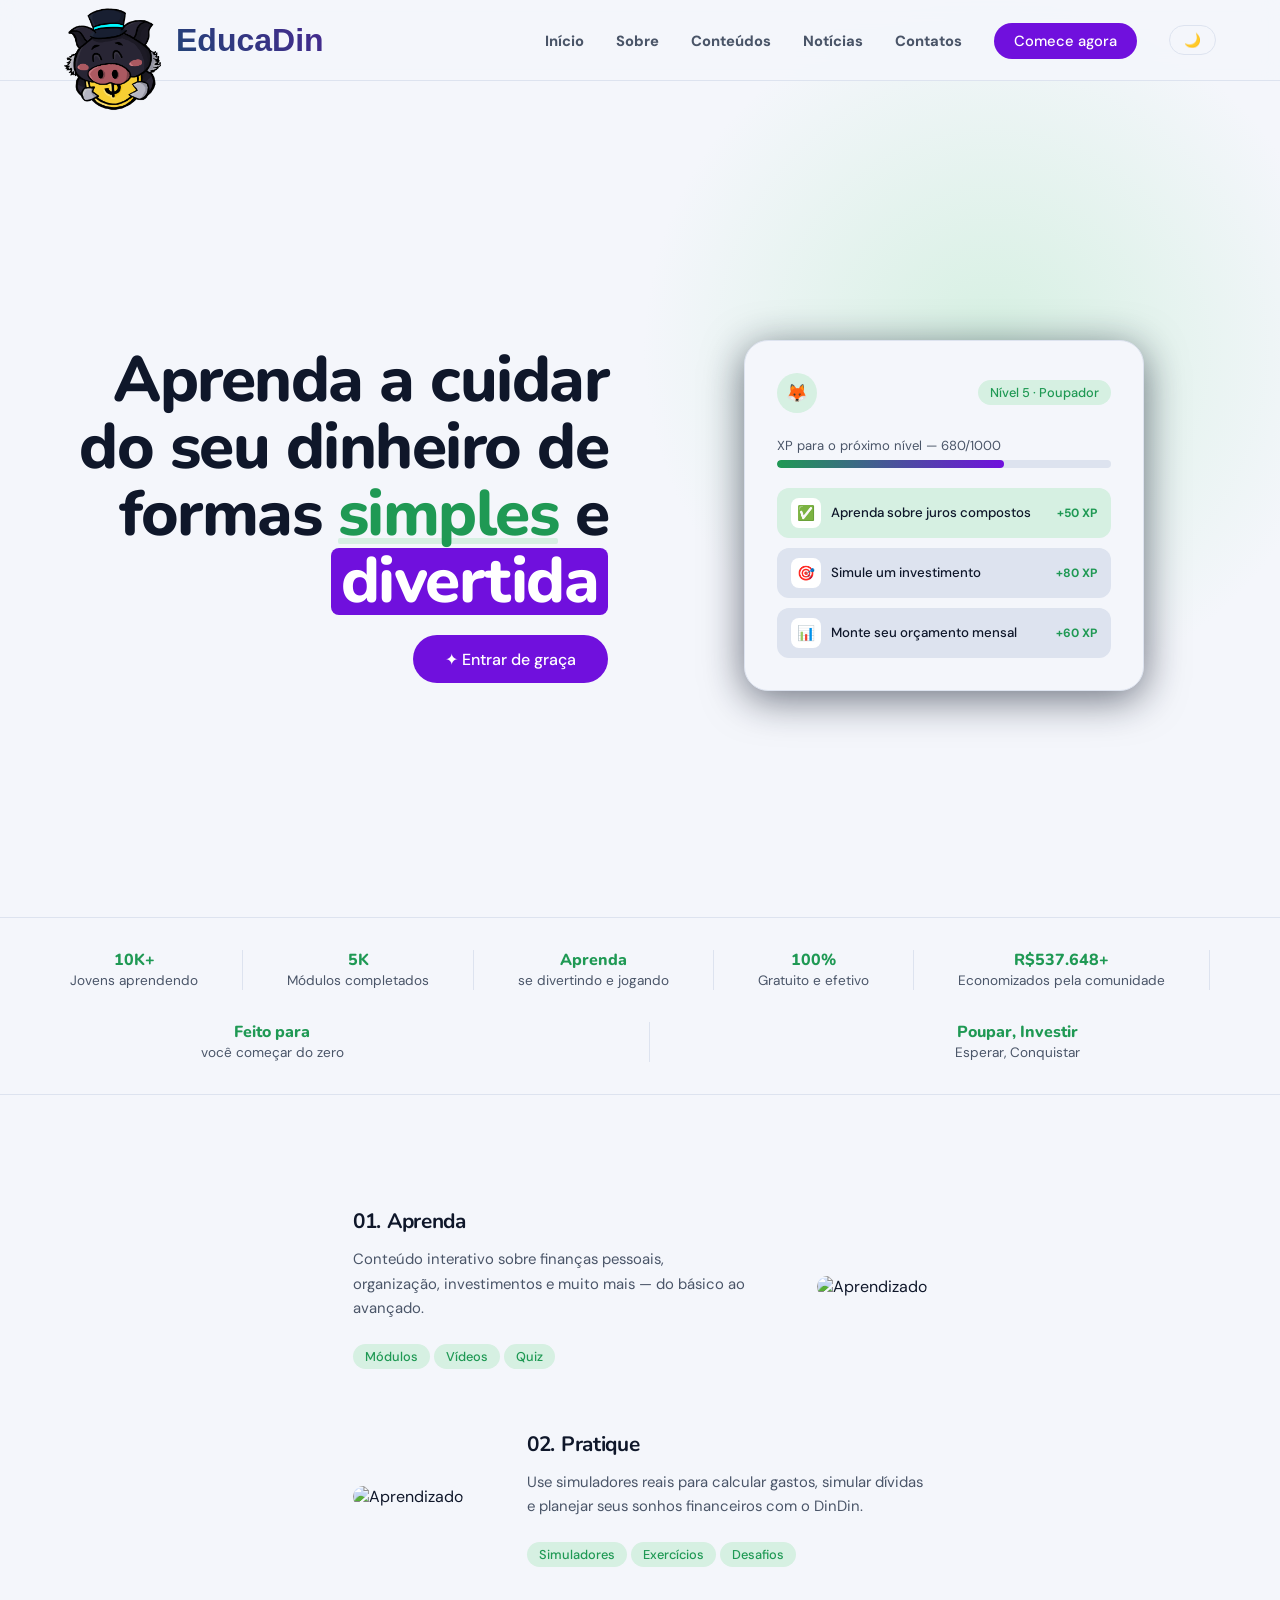
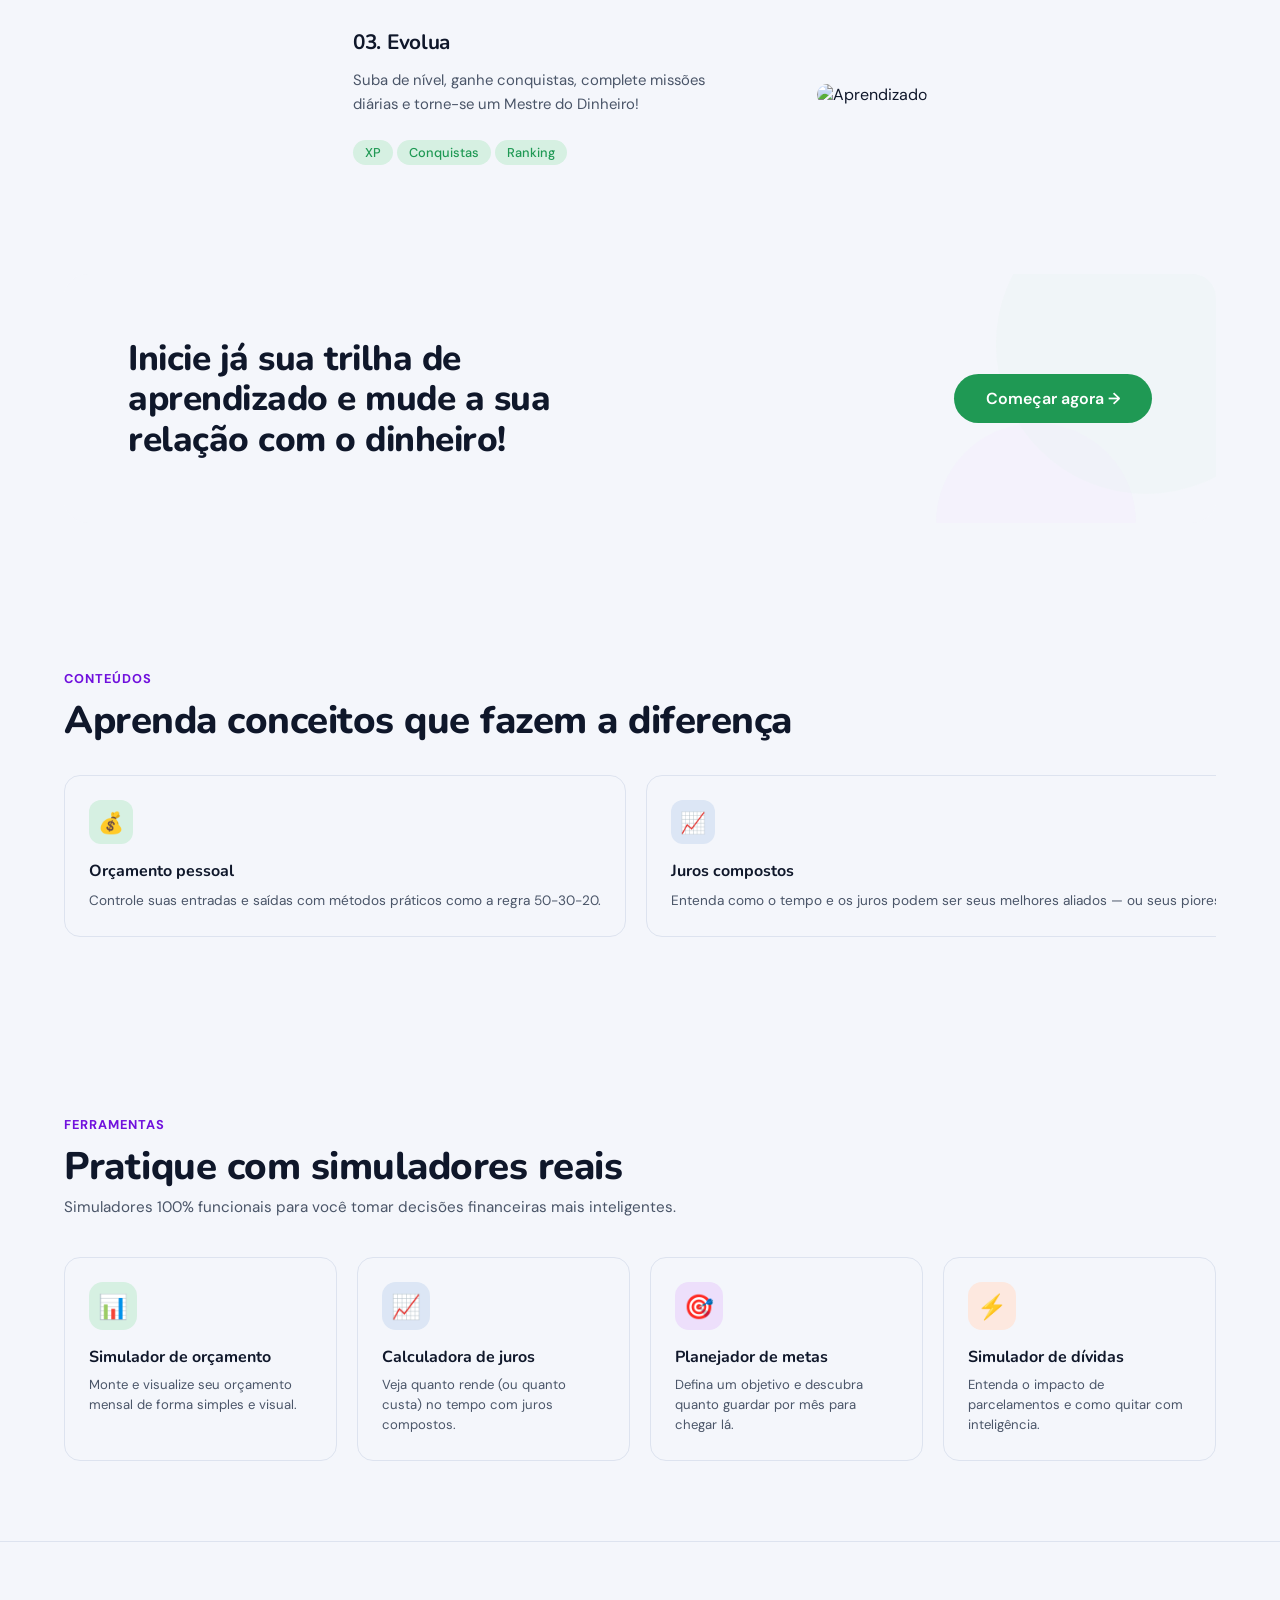
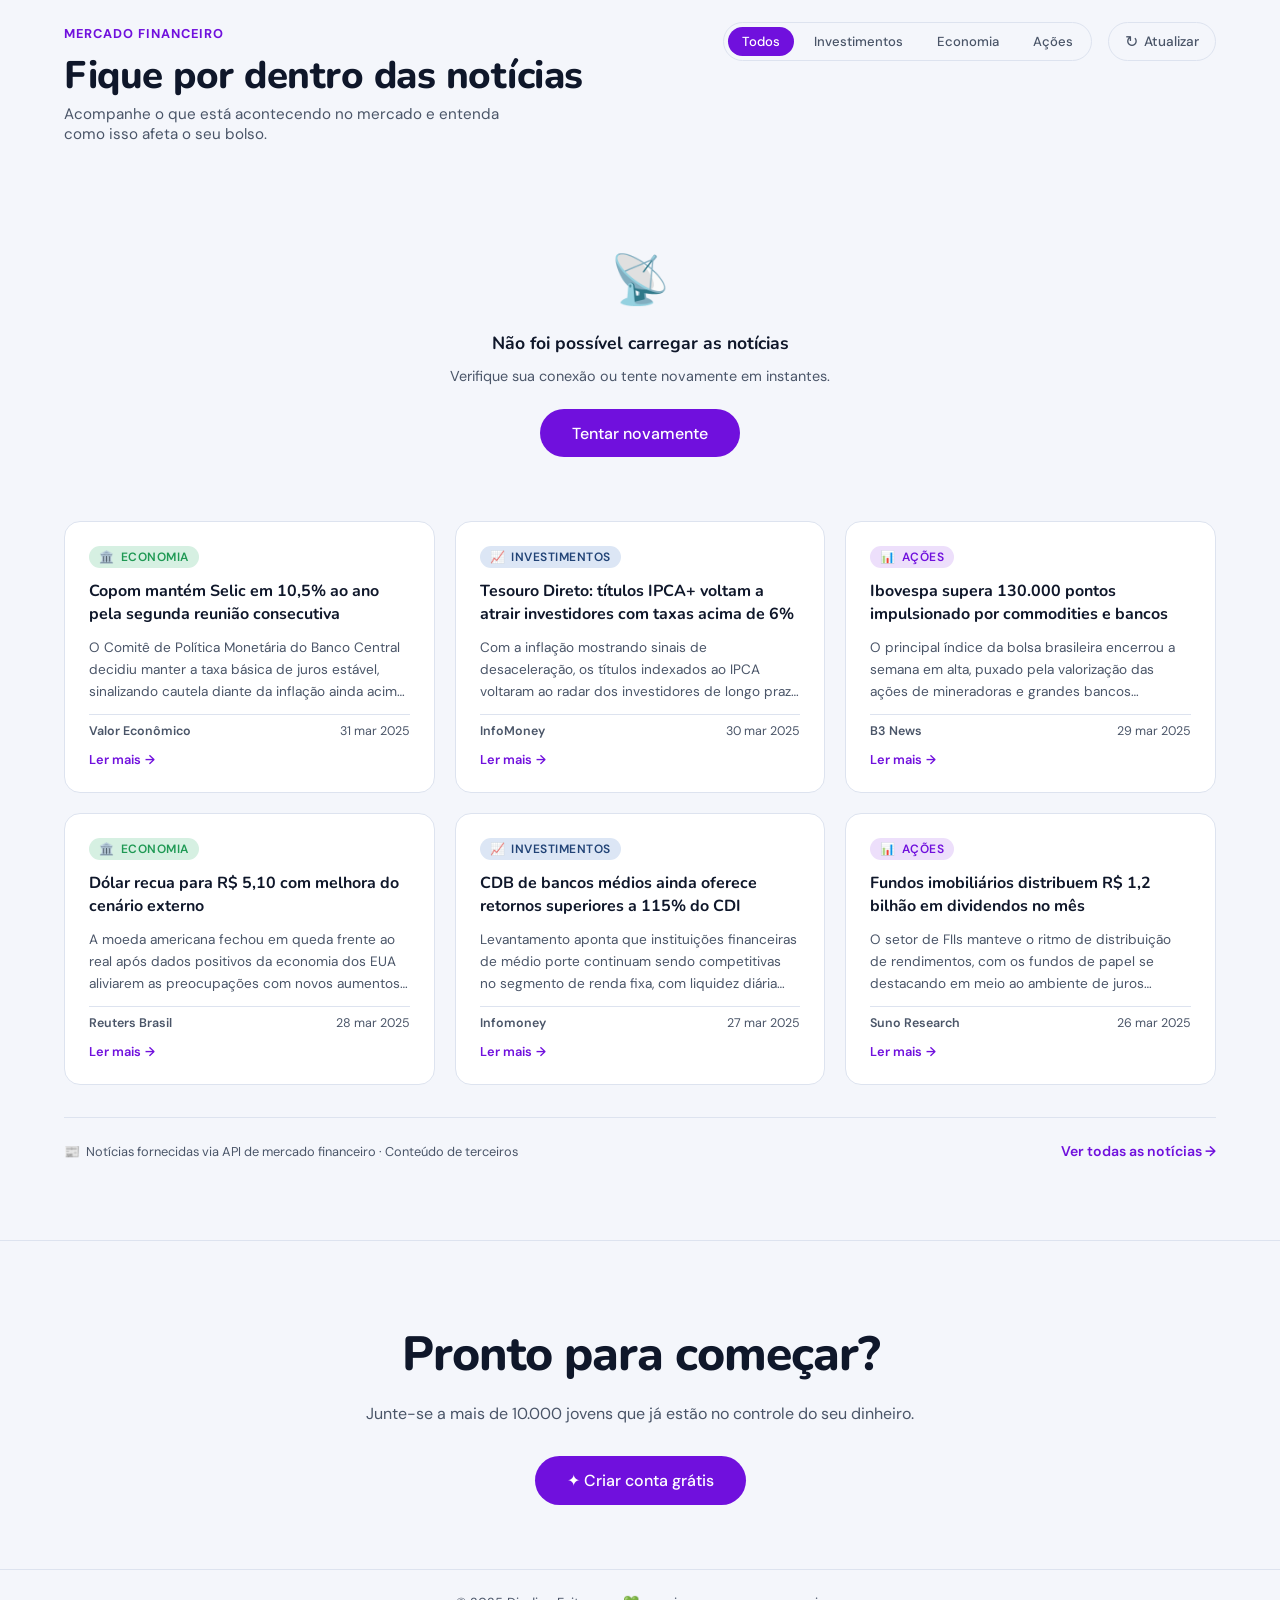
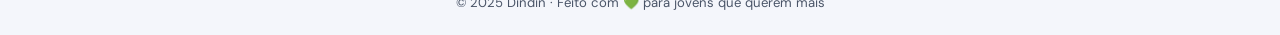
==== index.html @ 257aa91f "subindo app" ====
<!doctype html>
<html lang="pt-br" data-theme="dark">
  <head>
    <meta charset="UTF-8" />
    <meta name="viewport" content="width=device-width, initial-scale=1.0" />
    <title>Home - EducaDin</title>
    <link href="https://fonts.googleapis.com/css2?family=Nunito:wght@400;700;800;900&family=DM+Sans:ital,wght@0,300;0,400;0,500;1,400&display=swap" rel="stylesheet">
    <link rel="stylesheet" href="style.css">
  </head>
  <body>

    <header>
      <nav>
        <div class="nav-brand">
            <img src="assets/Logo.png" alt="Dindin logo" class="nav-logo">
            <span class="nav-title">EducaDin</span>
        </div>
        
        <ul>
          <li><a href="#inicio">Início</a></li>
          <li><a href="#sobre">Sobre</a></li>
          <li><a href="#conteudos">Conteúdos</a></li>
          <li><a href="#noticias">Notícias</a></li>
          <li><a href="#contatos">Contatos</a></li>
          <li><a href="#comeceagora" class="nav-cta">Comece agora</a></li>
          <!-- Botão de tema -->
          <li>
            <button class="theme-toggle" id="themeToggle" aria-label="Alternar tema">
              <span class="theme-toggle__icon theme-toggle__icon--sun">☀️</span>
              <span class="theme-toggle__icon theme-toggle__icon--moon">🌙</span>
            </button>
          </li>
        </ul>
      </nav>
    </header>

    <!-- HERO -->
    <section id="inicio" class="hero">
      <div class="hero-content">
        <h1>
          Aprenda a cuidar do seu dinheiro de formas
          <span class="highlight"> simples</span> e
          <span class="highlight-fun"> divertida</span>
        </h1>
        <div class="hero-actions">
          <a href="#comeceagora" class="btn-primary">✦ Entrar de graça</a>
        </div>
      </div>

      <div class="hero-image">
        <div class="hero-card-mock">
          <div class="mock-header">
            <div class="mock-avatar">🦊</div>
            <div class="mock-level">Nível 5 · Poupador</div>
          </div>
          <div class="mock-progress-label">XP para o próximo nível — 680/1000</div>
          <div class="mock-bar"><div class="mock-bar-fill"></div></div>
          <div class="mock-missions">
            <div class="mock-mission done">
              <div class="mock-mission-icon">✅</div>
              <span class="mock-mission-text">Aprenda sobre juros compostos</span>
              <span class="mock-mission-xp">+50 XP</span>
            </div>
            <div class="mock-mission">
              <div class="mock-mission-icon">🎯</div>
              <span class="mock-mission-text">Simule um investimento</span>
              <span class="mock-mission-xp">+80 XP</span>
            </div>
            <div class="mock-mission">
              <div class="mock-mission-icon">📊</div>
              <span class="mock-mission-text">Monte seu orçamento mensal</span>
              <span class="mock-mission-xp">+60 XP</span>
            </div>
          </div>
        </div>
      </div>
    </section>

    <!-- STATS -->
    <div class="stats-bar">
      <div class="stats-inner">
        <div class="stat-item">
          <div class="stat-number">10K+</div>
          <div class="stat-label">Jovens aprendendo</div>
        </div>
        <div class="stat-divider"></div>
        <div class="stat-item">
          <div class="stat-number">5K</div>
          <div class="stat-label">Módulos completados</div>
        </div>
        <div class="stat-divider"></div>
        <div class="stat-item">
          <div class="stat-number">Aprenda</div>
          <div class="stat-label">se divertindo e jogando</div>
        </div>
        <div class="stat-divider"></div>
        <div class="stat-item">
          <div class="stat-number">100%</div>
          <div class="stat-label">Gratuito e efetivo</div>
        </div>
        <div class="stat-divider"></div>
        <div class="stat-item">
          <div class="stat-number">R$537.648+</div>
          <div class="stat-label">Economizados pela comunidade</div>
        </div>
        <div class="stat-divider"></div>
        <div class="stat-item">
          <div class="stat-number">Feito para</div>
          <div class="stat-label">você começar do zero</div>
        </div>
        <div class="stat-divider"></div>
        <div class="stat-item">
          <div class="stat-number">Poupar, Investir</div>
          <div class="stat-label">Esperar, Conquistar</div>
        </div>
      </div>
    </div>

    <!-- COMO FUNCIONA -->
    <section class="how-it-works">
      <div class="step-container step">
        <div class="step-content">
          <h2 class="step-title">01. Aprenda</h2>
          <p class="step-text">Conteúdo interativo sobre finanças pessoais, organização, investimentos e muito mais — do básico ao avançado.</p>
          <div class="tags">
            <span class="tag">Módulos</span>
            <span class="tag">Vídeos</span>
            <span class="tag">Quiz</span>
          </div>
        </div>
        <div class="step-img">
          <img src="https://picsum.photos/id/400/400/200" alt="Aprendizado" />
        </div>
      </div>

      <div class="step-container step">
        <div class="step-img">
          <img src="https://picsum.photos/id/400/400/200" alt="Aprendizado" />
        </div>
        <div class="step-content">
          <h2 class="step-title">02. Pratique</h2>
          <p class="step-text">Use simuladores reais para calcular gastos, simular dívidas e planejar seus sonhos financeiros com o DinDin.</p>
          <div class="tags">
            <span class="tag">Simuladores</span>
            <span class="tag">Exercícios</span>
            <span class="tag">Desafios</span>
          </div>
        </div>
      </div>

      <div class="step-container step">
        <div class="step-content">
          <h2 class="step-title">03. Evolua</h2>
          <p class="step-text">Suba de nível, ganhe conquistas, complete missões diárias e torne-se um Mestre do Dinheiro!</p>
          <div class="tags">
            <span class="tag">XP</span>
            <span class="tag">Conquistas</span>
            <span class="tag">Ranking</span>
          </div>
        </div>
        <div class="step-img">
          <img src="https://picsum.photos/id/400/400/200" alt="Aprendizado" />
        </div>
      </div>
    </section>

    <!-- CTA BANNER -->
    <div class="cta-banner">
      <h3>Inicie já sua trilha de aprendizado e mude a sua relação com o dinheiro!</h3>
      <a href="#comeceagora" class="btn-white">Começar agora →</a>
    </div>

    <!-- CONCEITOS -->
    <section id="conteudos" class="concepts-section">
      <span class="section-label">Conteúdos</span>
      <h2 class="section-title">Aprenda conceitos que fazem a diferença</h2>
      <div class="tips-grid">
        <div class="tip-card">
          <div class="tip-icon tip-icon--green">💰</div>
          <h3>Orçamento pessoal</h3>
          <p>Controle suas entradas e saídas com métodos práticos como a regra 50-30-20.</p>
        </div>
        <div class="tip-card">
          <div class="tip-icon tip-icon--blue">📈</div>
          <h3>Juros compostos</h3>
          <p>Entenda como o tempo e os juros podem ser seus melhores aliados — ou seus piores inimigos.</p>
        </div>
        <div class="tip-card">
          <div class="tip-icon tip-icon--purple">🛡️</div>
          <h3>Reserva de emergência</h3>
          <p>Aprenda a se proteger de imprevistos sem comprometer seus objetivos de longo prazo.</p>
        </div>
        <div class="tip-card">
          <div class="tip-icon tip-icon--violet">🏦</div>
          <h3>Como investir</h3>
          <p>Tesouro, CDB, ações e fundos: descubra qual caminho é certo para o seu perfil.</p>
        </div>
        <div class="tip-card">
          <div class="tip-icon tip-icon--orange">💳</div>
          <h3>Crédito e dívidas</h3>
          <p>Saiba usar o cartão com inteligência e entenda quando o crédito ajuda ou atrapalha.</p>
        </div>
      </div>
    </section>

    <!-- SIMULADORES -->
    <section class="simulators-section">
      <span class="section-label">Ferramentas</span>
      <h2 class="section-title">Pratique com simuladores reais</h2>
      <small>Simuladores 100% funcionais para você tomar decisões financeiras mais inteligentes.</small>
      <div class="sim-grid">
        <a href="#" class="sim-card">
          <div class="sim-icon sim-icon--green">📊</div>
          <h3>Simulador de orçamento</h3>
          <p>Monte e visualize seu orçamento mensal de forma simples e visual.</p>
        </a>
        <a href="#" class="sim-card">
          <div class="sim-icon sim-icon--blue">📈</div>
          <h3>Calculadora de juros</h3>
          <p>Veja quanto rende (ou quanto custa) no tempo com juros compostos.</p>
        </a>
        <a href="#" class="sim-card">
          <div class="sim-icon sim-icon--violet">🎯</div>
          <h3>Planejador de metas</h3>
          <p>Defina um objetivo e descubra quanto guardar por mês para chegar lá.</p>
        </a>
        <a href="#" class="sim-card">
          <div class="sim-icon sim-icon--orange">⚡</div>
          <h3>Simulador de dívidas</h3>
          <p>Entenda o impacto de parcelamentos e como quitar com inteligência.</p>
        </a>
      </div>
    </section>

    <!-- ==================== NOTÍCIAS DO MERCADO ==================== -->
    <section id="noticias" class="news-section">
      <div class="news-header">
        <div>
          <span class="section-label">Mercado financeiro</span>
          <h2 class="section-title">Fique por dentro das notícias</h2>
          <p class="news-subtitle">Acompanhe o que está acontecendo no mercado e entenda como isso afeta o seu bolso.</p>
        </div>
        <div class="news-controls">
          <div class="news-filter-tabs" id="newsFilterTabs">
            <button class="news-filter-btn active" data-filter="todos">Todos</button>
            <button class="news-filter-btn" data-filter="investimentos">Investimentos</button>
            <button class="news-filter-btn" data-filter="economia">Economia</button>
            <button class="news-filter-btn" data-filter="acoes">Ações</button>
          </div>
          <button class="news-refresh-btn" id="newsRefreshBtn" aria-label="Atualizar notícias">
            <span class="news-refresh-icon">↻</span>
            Atualizar
          </button>
        </div>
      </div>

      <!-- Estado de carregamento -->
      <div class="news-loading" id="newsLoading" aria-live="polite">
        <div class="news-skeleton-grid">
          <div class="news-skeleton-card">
            <div class="skeleton skeleton--tag"></div>
            <div class="skeleton skeleton--title"></div>
            <div class="skeleton skeleton--title skeleton--title-short"></div>
            <div class="skeleton skeleton--text"></div>
            <div class="skeleton skeleton--text"></div>
            <div class="skeleton skeleton--meta"></div>
          </div>
          <div class="news-skeleton-card">
            <div class="skeleton skeleton--tag"></div>
            <div class="skeleton skeleton--title"></div>
            <div class="skeleton skeleton--title skeleton--title-short"></div>
            <div class="skeleton skeleton--text"></div>
            <div class="skeleton skeleton--text"></div>
            <div class="skeleton skeleton--meta"></div>
          </div>
          <div class="news-skeleton-card">
            <div class="skeleton skeleton--tag"></div>
            <div class="skeleton skeleton--title"></div>
            <div class="skeleton skeleton--title skeleton--title-short"></div>
            <div class="skeleton skeleton--text"></div>
            <div class="skeleton skeleton--text"></div>
            <div class="skeleton skeleton--meta"></div>
          </div>
        </div>
      </div>

      <!-- Estado de erro -->
      <div class="news-error" id="newsError" hidden>
        <div class="news-error__icon">📡</div>
        <p class="news-error__title">Não foi possível carregar as notícias</p>
        <p class="news-error__desc">Verifique sua conexão ou tente novamente em instantes.</p>
        <button class="btn-primary" id="newsRetryBtn">Tentar novamente</button>
      </div>

      <!-- Grid de notícias -->
      <div class="news-grid" id="newsGrid" hidden>
        <!-- Preenchido dinamicamente pelo main.js -->
      </div>

      <div class="news-footer">
        <p class="news-disclaimer">
          <span>📰</span>
          Notícias fornecidas via API de mercado financeiro · Conteúdo de terceiros
        </p>
        <a href="#" class="news-ver-mais">Ver todas as notícias →</a>
      </div>
    </section>
    <!-- ==================== FIM NOTÍCIAS ==================== -->

    <!-- FOOTER CTA -->
    <section id="comeceagora" class="footer-cta">
      <h2>Pronto para começar?</h2>
      <p>Junte-se a mais de 10.000 jovens que já estão no controle do seu dinheiro.</p>
      <a href="#" class="btn-primary btn-primary--inline">✦ Criar conta grátis</a>
    </section>

    <footer id="contatos">
      <p>© 2025 Dindin · Feito com 💚 para jovens que querem mais</p>
    </footer>

    <script src="main.js"></script>
  </body>
</html>
---- style.css ----
*,
*::before,
*::after {
  box-sizing: border-box;
  margin: 0;
  padding: 0;
}

/* ============================================================
   TOKENS DE TEMA — dark (padrão)
   ============================================================ */
:root,
[data-theme="dark"] {
  --navy: #020817;
  --green: #33c26f;
  --green-dark: #249657;
  --green-light: #143524;

  --blue: #4d7edb;
  --blue-light: #16233f;

  --purple: #7b5ce6;
  --purple-light: #241a45;

  --violet: #9d4dff;
  --violet-dark: #7b2fe0;
  --violet-light: #2a1745;

  --orange: #ff7a45;
  --orange-light: #3d2016;

  --white: #f8fafc;

  --gray-50: #0f172a;
  --gray-100: #1e293b;
  --gray-300: #475569;

  --text: #f8fafc;
  --text-muted: #94a3b8;
  --bg: #020817;

  --radius: 16px;
  --radius-sm: 8px;

  /* Notícias */
  --news-card-bg: #0f172a;
  --news-card-border: #1e293b;
  --news-skeleton-base: #1e293b;
  --news-skeleton-shine: #263248;
}

/* ============================================================
   TOKENS DE TEMA — light
   ============================================================ */
[data-theme="light"] {
  --navy: #0f172a;
  --green: #1f9954;
  --green-dark: #177a43;
  --green-light: #d6f0e2;

  --blue: #214376;
  --blue-light: #dce6f5;

  --purple: #472990;
  --purple-light: #ece8fb;

  --violet: #7010dd;
  --violet-dark: #5a0ab2;
  --violet-light: #eddffb;

  --orange: #f56128;
  --orange-light: #fde8df;

  --white: #ffffff;

  --gray-50: #f4f6fb;
  --gray-100: #dde3ef;
  --gray-300: #a0aabf;

  --text: #0f172a;
  --text-muted: #4a5568;
  --bg: #f4f6fb;

  --radius: 16px;
  --radius-sm: 8px;

  /* Notícias */
  --news-card-bg: #ffffff;
  --news-card-border: #dde3ef;
  --news-skeleton-base: #e8edf5;
  --news-skeleton-shine: #f0f4fb;
}

/* ============================================================
   TRANSIÇÃO SUAVE AO TROCAR TEMA
   ============================================================ */
body,
header,
.hero-card-mock,
.tip-card,
.sim-card,
.cta-banner,
.news-card,
.stats-bar {
  transition:
    background-color 0.3s ease,
    border-color 0.3s ease,
    color 0.3s ease;
}

/* ============================================================
   BASE
   ============================================================ */
html {
  scroll-behavior: smooth;
}

body {
  font-family: "DM Sans", sans-serif;
  background: var(--bg);
  color: var(--text);
  overflow-x: hidden;
}

/* ============================================================
   HEADER / NAV
   ============================================================ */
header {
  position: sticky;
  top: 0;
  z-index: 100;
  background: color-mix(in srgb, var(--bg), transparent 8%);
  backdrop-filter: blur(12px);
  border-bottom: 1px solid var(--gray-100);
  padding: 0 5vw;
}

.nav-logo {
  width: 100px;
  padding-top: 40px;
}

.nav-brand {
  display: flex;
  align-items: center;
  gap: 12px;
}

.nav-title {
  font-family: "Poppins", sans-serif;
  font-size: 2rem;
  font-weight: 800;
  background: linear-gradient(45deg, var(--blue), var(--purple));
  -webkit-background-clip: text;
  -webkit-text-fill-color: transparent;
}

nav {
  display: flex;
  align-items: center;
  justify-content: space-between;
  height: 80px;
}

nav ul {
  list-style: none;
  display: flex;
  align-items: center;
  gap: 2rem;
}

nav a {
  text-decoration: none;
  font-size: 0.92rem;
  font-weight: 800;
  color: var(--text-muted);
  transition: color 0.2s;
}

nav a:hover {
  color: var(--text);
}

.nav-cta {
  background: var(--violet) !important;
  color: var(--white) !important;
  padding: 0.5rem 1.25rem;
  border-radius: 100px;
  font-weight: 500;
  transition: background-color 0.5s ease;
}

.nav-cta:hover {
  background-color: var(--violet-dark) !important;
}

/* ============================================================
   BOTÃO DE TEMA (toggle)
   ============================================================ */
.theme-toggle {
  background: var(--gray-50);
  border: 1.5px solid var(--gray-100);
  border-radius: 100px;
  padding: 6px 14px;
  cursor: pointer;
  display: flex;
  align-items: center;
  gap: 6px;
  font-size: 0.85rem;
  color: var(--text-muted);
  transition:
    background 0.2s,
    border-color 0.2s,
    color 0.2s;
  white-space: nowrap;
}

.theme-toggle:hover {
  border-color: var(--gray-300);
  color: var(--text);
}

/* Mostra ícone correto conforme o tema ativo */
[data-theme="dark"] .theme-toggle__icon--moon { display: none; }
[data-theme="dark"] .theme-toggle__icon--sun  { display: inline; }
[data-theme="light"] .theme-toggle__icon--sun  { display: none; }
[data-theme="light"] .theme-toggle__icon--moon { display: inline; }

/* ============================================================
   HERO
   ============================================================ */
.hero {
  min-height: calc(100vh - 64px);
  padding: 6rem 5vw 4rem;
  display: grid;
  grid-template-columns: 1fr 1fr;
  align-items: center;
  gap: 4rem;
  position: relative;
}

.hero::before {
  content: "";
  position: absolute;
  top: -10%;
  right: -5%;
  width: 55vw;
  height: 55vw;
  background: radial-gradient(circle, var(--green-light) 0%, transparent 70%);
  border-radius: 50%;
  z-index: 0;
}

.hero-content {
  position: relative;
  z-index: 1;
}

.hero-badge {
  display: inline-flex;
  align-items: center;
  gap: 8px;
  background: var(--orange-light);
  color: var(--orange);
  border: 1px solid var(--orange);
  border-radius: 100px;
  padding: 6px 16px;
  font-size: 0.83rem;
  font-weight: 500;
  margin-bottom: 1.5rem;
}

.badge-dot {
  width: 7px;
  height: 7px;
  background: var(--orange);
  border-radius: 50%;
  animation: pulse 2s infinite;
}

@keyframes pulse {
  0%, 100% { opacity: 1; transform: scale(1); }
  50% { opacity: 0.5; transform: scale(1.4); }
}

.hero h1 {
  font-family: "Nunito", sans-serif;
  font-size: clamp(2.6rem, 5vw, 4rem);
  font-weight: 800;
  line-height: 1.05;
  letter-spacing: -1.5px;
  margin-bottom: 1.25rem;
  text-align: right;
}

.hero h1 .highlight {
  color: var(--green);
  position: relative;
  display: inline-block;
}

.hero h1 .highlight::after {
  content: "";
  position: absolute;
  bottom: 4px;
  left: 0;
  width: 100%;
  height: 6px;
  background: var(--green-light);
  z-index: -1;
  border-radius: 2px;
}

.hero h1 .highlight-fun {
  background: var(--violet);
  color: var(--white);
  border-radius: 8px;
  padding: 0 10px;
  display: inline-block;
}

.hero p {
  font-size: 1.1rem;
  color: var(--text-muted);
  line-height: 1.7;
  max-width: 440px;
  margin-bottom: 2rem;
}

.hero-actions {
  display: flex;
  align-items: center;
  justify-content: end;
  gap: 1rem;
  flex-wrap: wrap;
}

/* ============================================================
   BUTTONS
   ============================================================ */
.btn-primary {
  display: inline-flex;
  align-items: center;
  gap: 8px;
  background: var(--violet);
  color: var(--white);
  border: none;
  border-radius: 100px;
  padding: 0.85rem 2rem;
  font-family: "DM Sans", sans-serif;
  font-size: 1rem;
  font-weight: 500;
  cursor: pointer;
  text-decoration: none;
  transition: background 0.2s, transform 0.15s;
}

.btn-primary:hover {
  background: var(--violet-dark);
  transform: translateY(-1px);
}

.btn-primary:active {
  transform: translateY(0);
}

.btn-secondary {
  font-size: 0.92rem;
  color: var(--text-muted);
  text-decoration: none;
  font-weight: 500;
  display: flex;
  align-items: center;
  gap: 4px;
  transition: color 0.2s;
}

.btn-secondary:hover {
  color: var(--text);
}

/* ============================================================
   HERO CARD MOCK
   ============================================================ */
.hero-image {
  position: relative;
  z-index: 1;
  display: flex;
  align-items: center;
  justify-content: center;
}

.hero-card-mock {
  background: var(--gray-50);
  border-radius: 24px;
  border: 1.5px solid var(--gray-100);
  padding: 2rem;
  width: 100%;
  max-width: 400px;
  box-shadow: 0 8px 40px color-mix(in srgb, var(--navy), transparent 40%);
}

.mock-header {
  display: flex;
  align-items: center;
  justify-content: space-between;
  margin-bottom: 1.5rem;
}

.mock-avatar {
  width: 40px;
  height: 40px;
  background: var(--green-light);
  border-radius: 50%;
  display: flex;
  align-items: center;
  justify-content: center;
  font-size: 1.1rem;
}

.mock-level {
  background: var(--green-light);
  color: var(--green);
  border-radius: 100px;
  padding: 4px 12px;
  font-size: 0.8rem;
  font-weight: 500;
}

.mock-progress-label {
  font-size: 0.82rem;
  color: var(--text-muted);
  margin-bottom: 6px;
}

.mock-bar {
  background: var(--gray-100);
  border-radius: 100px;
  height: 8px;
  margin-bottom: 1.25rem;
  overflow: hidden;
}

.mock-bar-fill {
  height: 100%;
  background: linear-gradient(90deg, var(--green), var(--violet));
  border-radius: 100px;
  width: 68%;
  animation: fill-bar 2s ease-out forwards;
}

@keyframes fill-bar {
  from { width: 0%; }
  to { width: 68%; }
}

.mock-missions {
  display: flex;
  flex-direction: column;
  gap: 10px;
}

.mock-mission {
  display: flex;
  align-items: center;
  gap: 10px;
  padding: 10px 14px;
  border-radius: 12px;
  background: var(--gray-100);
}

.mock-mission.done {
  background: var(--green-light);
}

.mock-mission-icon {
  width: 30px;
  height: 30px;
  border-radius: 8px;
  display: flex;
  align-items: center;
  justify-content: center;
  font-size: 0.9rem;
  background: var(--white);
  color: var(--navy);
}

.mock-mission-text {
  flex: 1;
  font-size: 0.83rem;
  font-weight: 500;
  color: var(--text);
}

.mock-mission-xp {
  font-size: 0.75rem;
  font-weight: 700;
  color: var(--green);
}

/* ============================================================
   STATS
   ============================================================ */
.stats-bar {
  padding: 2rem 5vw;
  border-top: 1px solid var(--gray-100);
  border-bottom: 1px solid var(--gray-100);
  background: var(--bg);
}

.stats-inner {
  display: flex;
  align-items: center;
  justify-content: space-around;
  flex-wrap: wrap;
  gap: 2rem;
}

.stat-item {
  text-align: center;
}

.stat-number {
  font-family: "Nunito", sans-serif;
  font-size: 1rem;
  font-weight: 800;
  color: var(--green);
  line-height: 1;
}

.stat-label {
  font-size: 0.85rem;
  color: var(--text-muted);
  margin-top: 4px;
}

.stat-divider {
  width: 1px;
  height: 40px;
  background: var(--gray-100);
}

/* ============================================================
   COMO FUNCIONA
   ============================================================ */
.how-it-works {
  padding: 5rem 5vw;
}

.step-container {
  display: flex;
  gap: 4rem;
  align-items: center;
  justify-content: center;
}

.step {
  display: flex;
  padding: 2rem;
}

.step-content {
  flex-direction: column;
  max-width: 400px;
}

.step-title {
  font-family: "Nunito", sans-serif;
  font-size: 1.3rem;
  font-weight: 700;
  margin-bottom: 0.75rem;
  letter-spacing: -0.3px;
}

.step-text {
  font-size: 0.93rem;
  color: var(--text-muted);
  line-height: 1.65;
  margin-bottom: 1.5rem;
}

.tag {
  background: var(--green-light);
  color: var(--green);
  border-radius: 100px;
  padding: 4px 12px;
  font-size: 0.8rem;
  font-weight: 500;
}

.step-img {
  object-fit: cover;
  border-radius: 12px;
  overflow: hidden;
  background: var(--gray-50);
}

/* ============================================================
   CTA BANNER
   ============================================================ */
.cta-banner {
  margin: 0 5vw 4rem;
  background: var(--gray-50);
  border-radius: 24px;
  padding: 4rem;
  display: flex;
  align-items: center;
  justify-content: space-between;
  gap: 2rem;
  flex-wrap: wrap;
  position: relative;
  overflow: hidden;
}

.cta-banner::before {
  content: "";
  position: absolute;
  right: -80px;
  top: -80px;
  width: 300px;
  height: 300px;
  background: var(--green-light);
  opacity: 0.15;
  border-radius: 50%;
}

.cta-banner::after {
  content: "";
  position: absolute;
  right: 80px;
  bottom: -100px;
  width: 200px;
  height: 200px;
  background: var(--violet-light);
  opacity: 0.15;
  border-radius: 50%;
}

.cta-banner h3 {
  font-family: "Nunito", sans-serif;
  font-size: clamp(1.5rem, 3vw, 2.2rem);
  font-weight: 800;
  color: var(--text);
  letter-spacing: -0.5px;
  max-width: 480px;
  line-height: 1.15;
  position: relative;
  z-index: 1;
}

.cta-banner .btn-white {
  background: var(--green);
  color: var(--white);
  border: none;
  border-radius: 100px;
  padding: 0.85rem 2rem;
  font-family: "DM Sans", sans-serif;
  font-size: 1rem;
  font-weight: 600;
  cursor: pointer;
  text-decoration: none;
  white-space: nowrap;
  position: relative;
  z-index: 1;
  transition: background 0.2s, transform 0.15s;
}

.cta-banner .btn-white:hover {
  background: var(--green-dark);
  transform: translateY(-1px);
}

/* ============================================================
   CONCEITOS
   ============================================================ */
.concepts-section {
  padding: 5rem 5vw;
  background: var(--bg);
}

.concepts-section .section-title {
  margin-bottom: 2rem;
}

.tips-grid {
  display: flex;
  gap: 1.25rem;
  overflow-x: auto;
  padding-bottom: 1rem;
  scrollbar-width: none;
}

.tips-grid::-webkit-scrollbar {
  display: none;
}

.tip-card {
  min-width: 260px;
  background: var(--gray-50);
  border: 1.5px solid var(--gray-100);
  border-radius: 16px;
  padding: 1.5rem;
  flex-shrink: 0;
  transition: border-color 0.2s, transform 0.2s;
}

.tip-card:hover {
  border-color: var(--gray-300);
  transform: translateY(-3px);
}

.tip-icon {
  width: 44px;
  height: 44px;
  border-radius: 12px;
  display: flex;
  align-items: center;
  justify-content: center;
  font-size: 1.3rem;
  margin-bottom: 1rem;
}

.tip-card h3 {
  font-family: "Nunito", sans-serif;
  font-size: 1rem;
  font-weight: 700;
  margin-bottom: 0.5rem;
}

.tip-card p {
  font-size: 0.85rem;
  color: var(--text-muted);
  line-height: 1.6;
}

/* ============================================================
   SIMULADORES
   ============================================================ */
.simulators-section {
  padding: 5rem 5vw;
}

.simulators-section .section-title {
  margin-bottom: 0.5rem;
}

.simulators-section small {
  display: block;
  color: var(--text-muted);
  font-size: 0.95rem;
  margin-bottom: 2.5rem;
}

.sim-grid {
  display: grid;
  grid-template-columns: repeat(auto-fit, minmax(220px, 1fr));
  gap: 1.25rem;
}

.sim-card {
  background: var(--gray-50);
  border: 1.5px solid var(--gray-100);
  border-radius: 16px;
  padding: 1.5rem;
  cursor: pointer;
  text-decoration: none;
  color: inherit;
  display: block;
  transition: border-color 0.2s, transform 0.2s;
}

.sim-card:hover {
  border-color: var(--blue);
  transform: translateY(-3px);
}

.sim-icon {
  width: 48px;
  height: 48px;
  border-radius: 14px;
  display: flex;
  align-items: center;
  justify-content: center;
  font-size: 1.5rem;
  margin-bottom: 1rem;
}

.sim-card h3 {
  font-family: "Nunito", sans-serif;
  font-size: 1rem;
  font-weight: 700;
  margin-bottom: 0.4rem;
}

.sim-card p {
  font-size: 0.82rem;
  color: var(--text-muted);
  line-height: 1.55;
}

/* ============================================================
   SEÇÃO DE NOTÍCIAS
   ============================================================ */
.news-section {
  padding: 5rem 5vw;
  border-top: 1px solid var(--gray-100);
}

.news-header {
  display: flex;
  align-items: flex-start;
  justify-content: space-between;
  gap: 2rem;
  flex-wrap: wrap;
  margin-bottom: 2.5rem;
}

.news-subtitle {
  font-size: 0.95rem;
  color: var(--text-muted);
  margin-top: 0.4rem;
  max-width: 440px;
}

.news-controls {
  display: flex;
  align-items: center;
  gap: 1rem;
  flex-wrap: wrap;
}

/* Filtros de categoria */
.news-filter-tabs {
  display: flex;
  gap: 6px;
  background: var(--gray-50);
  border: 1.5px solid var(--gray-100);
  border-radius: 100px;
  padding: 4px;
}

.news-filter-btn {
  background: transparent;
  border: none;
  border-radius: 100px;
  padding: 6px 14px;
  font-family: "DM Sans", sans-serif;
  font-size: 0.82rem;
  font-weight: 500;
  color: var(--text-muted);
  cursor: pointer;
  transition: background 0.2s, color 0.2s;
  white-space: nowrap;
}

.news-filter-btn:hover {
  color: var(--text);
}

.news-filter-btn.active {
  background: var(--violet);
  color: var(--white);
}

/* Botão atualizar */
.news-refresh-btn {
  display: inline-flex;
  align-items: center;
  gap: 6px;
  background: var(--gray-50);
  border: 1.5px solid var(--gray-100);
  border-radius: 100px;
  padding: 8px 16px;
  font-family: "DM Sans", sans-serif;
  font-size: 0.85rem;
  font-weight: 500;
  color: var(--text-muted);
  cursor: pointer;
  transition: border-color 0.2s, color 0.2s, transform 0.2s;
}

.news-refresh-btn:hover {
  border-color: var(--gray-300);
  color: var(--text);
}

.news-refresh-icon {
  display: inline-block;
  font-size: 1rem;
  transition: transform 0.5s ease;
}

.news-refresh-btn.loading .news-refresh-icon {
  animation: spin 0.8s linear infinite;
}

@keyframes spin {
  from { transform: rotate(0deg); }
  to { transform: rotate(360deg); }
}

/* Grid de cards */
.news-grid {
  display: grid;
  grid-template-columns: repeat(auto-fill, minmax(300px, 1fr));
  gap: 1.25rem;
}

/* Card individual */
.news-card {
  background: var(--news-card-bg);
  border: 1.5px solid var(--news-card-border);
  border-radius: 16px;
  padding: 1.5rem;
  display: flex;
  flex-direction: column;
  gap: 0.75rem;
  text-decoration: none;
  color: inherit;
  transition: border-color 0.2s, transform 0.2s, box-shadow 0.2s;
  cursor: pointer;
}

.news-card:hover {
  border-color: var(--violet);
  transform: translateY(-3px);
  box-shadow: 0 8px 24px color-mix(in srgb, var(--violet), transparent 85%);
}

.news-card__category {
  display: inline-flex;
  align-items: center;
  gap: 6px;
  font-size: 0.75rem;
  font-weight: 600;
  text-transform: uppercase;
  letter-spacing: 0.5px;
  border-radius: 100px;
  padding: 3px 10px;
  width: fit-content;
}

/* Variantes de cor por categoria */
.news-card__category--investimentos {
  background: var(--blue-light);
  color: var(--blue);
}

.news-card__category--economia {
  background: var(--green-light);
  color: var(--green);
}

.news-card__category--acoes {
  background: var(--violet-light);
  color: var(--violet);
}

.news-card__category--outros {
  background: var(--orange-light);
  color: var(--orange);
}

.news-card__title {
  font-family: "Nunito", sans-serif;
  font-size: 1rem;
  font-weight: 700;
  line-height: 1.4;
  color: var(--text);
}

.news-card__excerpt {
  font-size: 0.85rem;
  color: var(--text-muted);
  line-height: 1.6;
  flex: 1;
  /* Limita a 3 linhas */
  display: -webkit-box;
  -webkit-line-clamp: 3;
  -webkit-box-orient: vertical;
  overflow: hidden;
}

.news-card__meta {
  display: flex;
  align-items: center;
  justify-content: space-between;
  gap: 0.5rem;
  padding-top: 0.5rem;
  border-top: 1px solid var(--gray-100);
}

.news-card__source {
  font-size: 0.78rem;
  font-weight: 600;
  color: var(--text-muted);
}

.news-card__date {
  font-size: 0.78rem;
  color: var(--text-muted);
}

.news-card__read-more {
  font-size: 0.8rem;
  font-weight: 600;
  color: var(--violet);
  display: flex;
  align-items: center;
  gap: 4px;
  transition: gap 0.2s;
}

.news-card:hover .news-card__read-more {
  gap: 8px;
}

/* ── SKELETON LOADING ── */
.news-skeleton-grid {
  display: grid;
  grid-template-columns: repeat(auto-fill, minmax(300px, 1fr));
  gap: 1.25rem;
}

.news-skeleton-card {
  background: var(--news-card-bg);
  border: 1.5px solid var(--news-card-border);
  border-radius: 16px;
  padding: 1.5rem;
  display: flex;
  flex-direction: column;
  gap: 0.85rem;
}

.skeleton {
  background: linear-gradient(
    90deg,
    var(--news-skeleton-base) 25%,
    var(--news-skeleton-shine) 50%,
    var(--news-skeleton-base) 75%
  );
  background-size: 200% 100%;
  border-radius: 8px;
  animation: shimmer 1.6s infinite;
}

@keyframes shimmer {
  from { background-position: 200% 0; }
  to { background-position: -200% 0; }
}

.skeleton--tag    { height: 22px; width: 90px; border-radius: 100px; }
.skeleton--title  { height: 18px; width: 100%; }
.skeleton--title-short { width: 70%; }
.skeleton--text   { height: 14px; width: 100%; }
.skeleton--meta   { height: 12px; width: 50%; }

/* ── ESTADO DE ERRO ── */
.news-error {
  text-align: center;
  padding: 4rem 2rem;
  display: flex;
  flex-direction: column;
  align-items: center;
  gap: 0.75rem;
}

.news-error__icon {
  font-size: 3rem;
  margin-bottom: 0.5rem;
}

.news-error__title {
  font-family: "Nunito", sans-serif;
  font-size: 1.1rem;
  font-weight: 700;
  color: var(--text);
}

.news-error__desc {
  font-size: 0.9rem;
  color: var(--text-muted);
  margin-bottom: 0.75rem;
}

/* ── RODAPÉ DA SEÇÃO ── */
.news-footer {
  display: flex;
  align-items: center;
  justify-content: space-between;
  flex-wrap: wrap;
  gap: 1rem;
  margin-top: 2rem;
  padding-top: 1.5rem;
  border-top: 1px solid var(--gray-100);
}

.news-disclaimer {
  font-size: 0.8rem;
  color: var(--text-muted);
  display: flex;
  align-items: center;
  gap: 6px;
}

.news-ver-mais {
  font-size: 0.88rem;
  font-weight: 600;
  color: var(--violet);
  text-decoration: none;
  transition: opacity 0.2s;
}

.news-ver-mais:hover {
  opacity: 0.75;
}

/* ── LABELS E TÍTULOS DE SEÇÃO (compartilhados) ── */
.section-label {
  display: inline-block;
  font-size: 0.8rem;
  font-weight: 700;
  text-transform: uppercase;
  letter-spacing: 1px;
  color: var(--violet);
  margin-bottom: 0.75rem;
}

.section-title {
  font-family: "Nunito", sans-serif;
  font-size: clamp(1.6rem, 3.5vw, 2.4rem);
  font-weight: 800;
  letter-spacing: -0.5px;
  line-height: 1.15;
  color: var(--text);
}

/* ============================================================
   FOOTER CTA
   ============================================================ */
.footer-cta {
  text-align: center;
  padding: 5rem 5vw 4rem;
  border-top: 1px solid var(--gray-100);
}

.footer-cta h2 {
  font-family: "Nunito", sans-serif;
  font-size: clamp(1.8rem, 4vw, 3rem);
  font-weight: 800;
  letter-spacing: -1px;
  margin-bottom: 1rem;
}

.footer-cta p {
  color: var(--text-muted);
  font-size: 1rem;
  margin-bottom: 2rem;
}

footer {
  text-align: center;
  padding: 1.5rem 5vw;
  border-top: 1px solid var(--gray-100);
  font-size: 0.82rem;
  color: var(--text-muted);
}

/* ============================================================
   ICON COLOR MODIFIERS
   ============================================================ */
.tip-icon--green, .sim-icon--green { background: var(--green-light); color: var(--green); }
.tip-icon--blue,  .sim-icon--blue  { background: var(--blue-light);  color: var(--blue);  }
.tip-icon--purple,.sim-icon--purple{ background: var(--purple-light);color: var(--purple);}
.tip-icon--violet,.sim-icon--violet{ background: var(--violet-light);color: var(--violet);}
.tip-icon--orange,.sim-icon--orange{ background: var(--orange-light);color: var(--orange);}

/* ============================================================
   MISC
   ============================================================ */
.btn-primary--inline {
  display: inline-flex;
}

/* ============================================================
   RESPONSIVE
   ============================================================ */
@media (max-width: 860px) {
  .hero {
    grid-template-columns: 1fr;
    gap: 2.5rem;
  }

  .hero-image {
    order: -1;
  }

  .hero-card-mock {
    max-width: 100%;
  }

  .stat-divider {
    display: none;
  }

  .stats-inner {
    gap: 1.5rem;
  }

  nav ul {
    gap: 1rem;
  }

  .news-header {
    flex-direction: column;
  }

  .news-controls {
    width: 100%;
  }
}

@media (max-width: 600px) {
  nav ul li:not(:last-child):not(:nth-last-child(2)) {
    display: none;
  }

  .cta-banner {
    padding: 2.5rem;
  }

  .news-filter-tabs {
    flex-wrap: wrap;
    border-radius: var(--radius-sm);
  }

  .news-grid,
  .news-skeleton-grid {
    grid-template-columns: 1fr;
  }
}
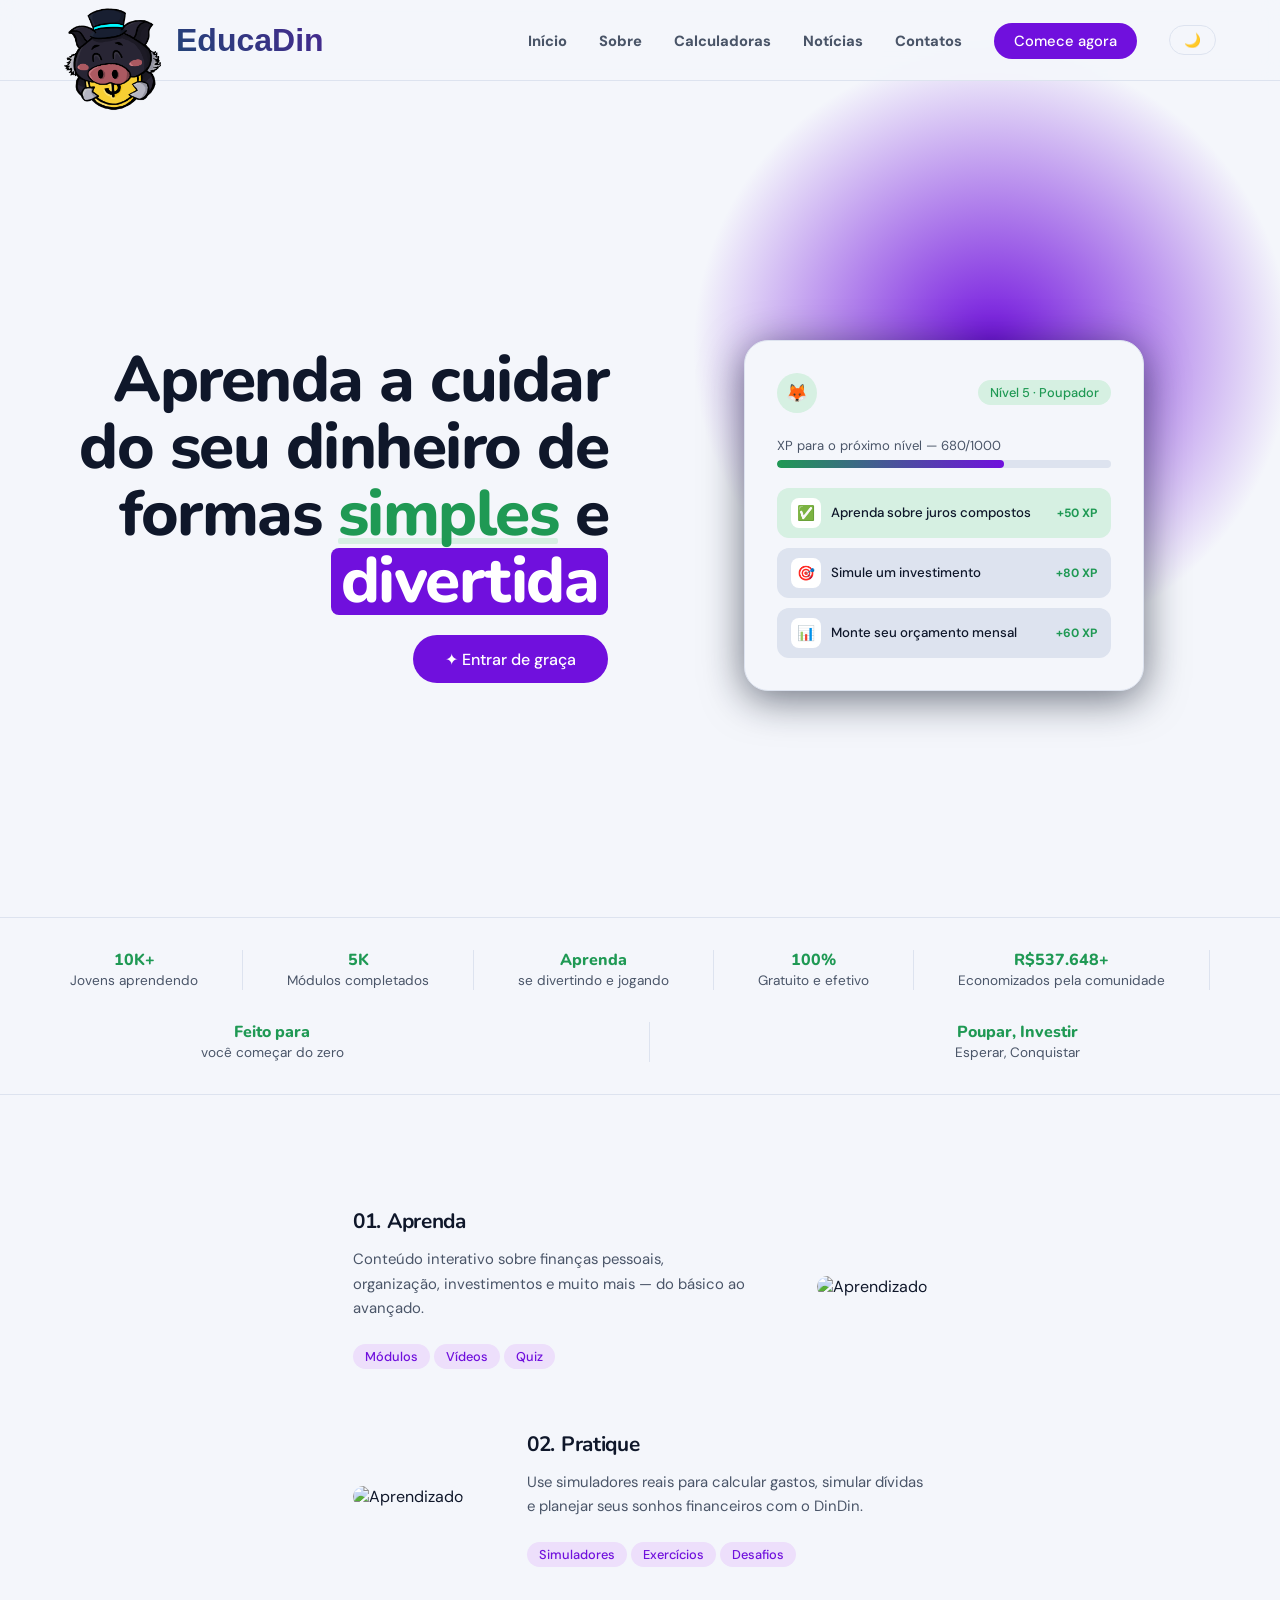
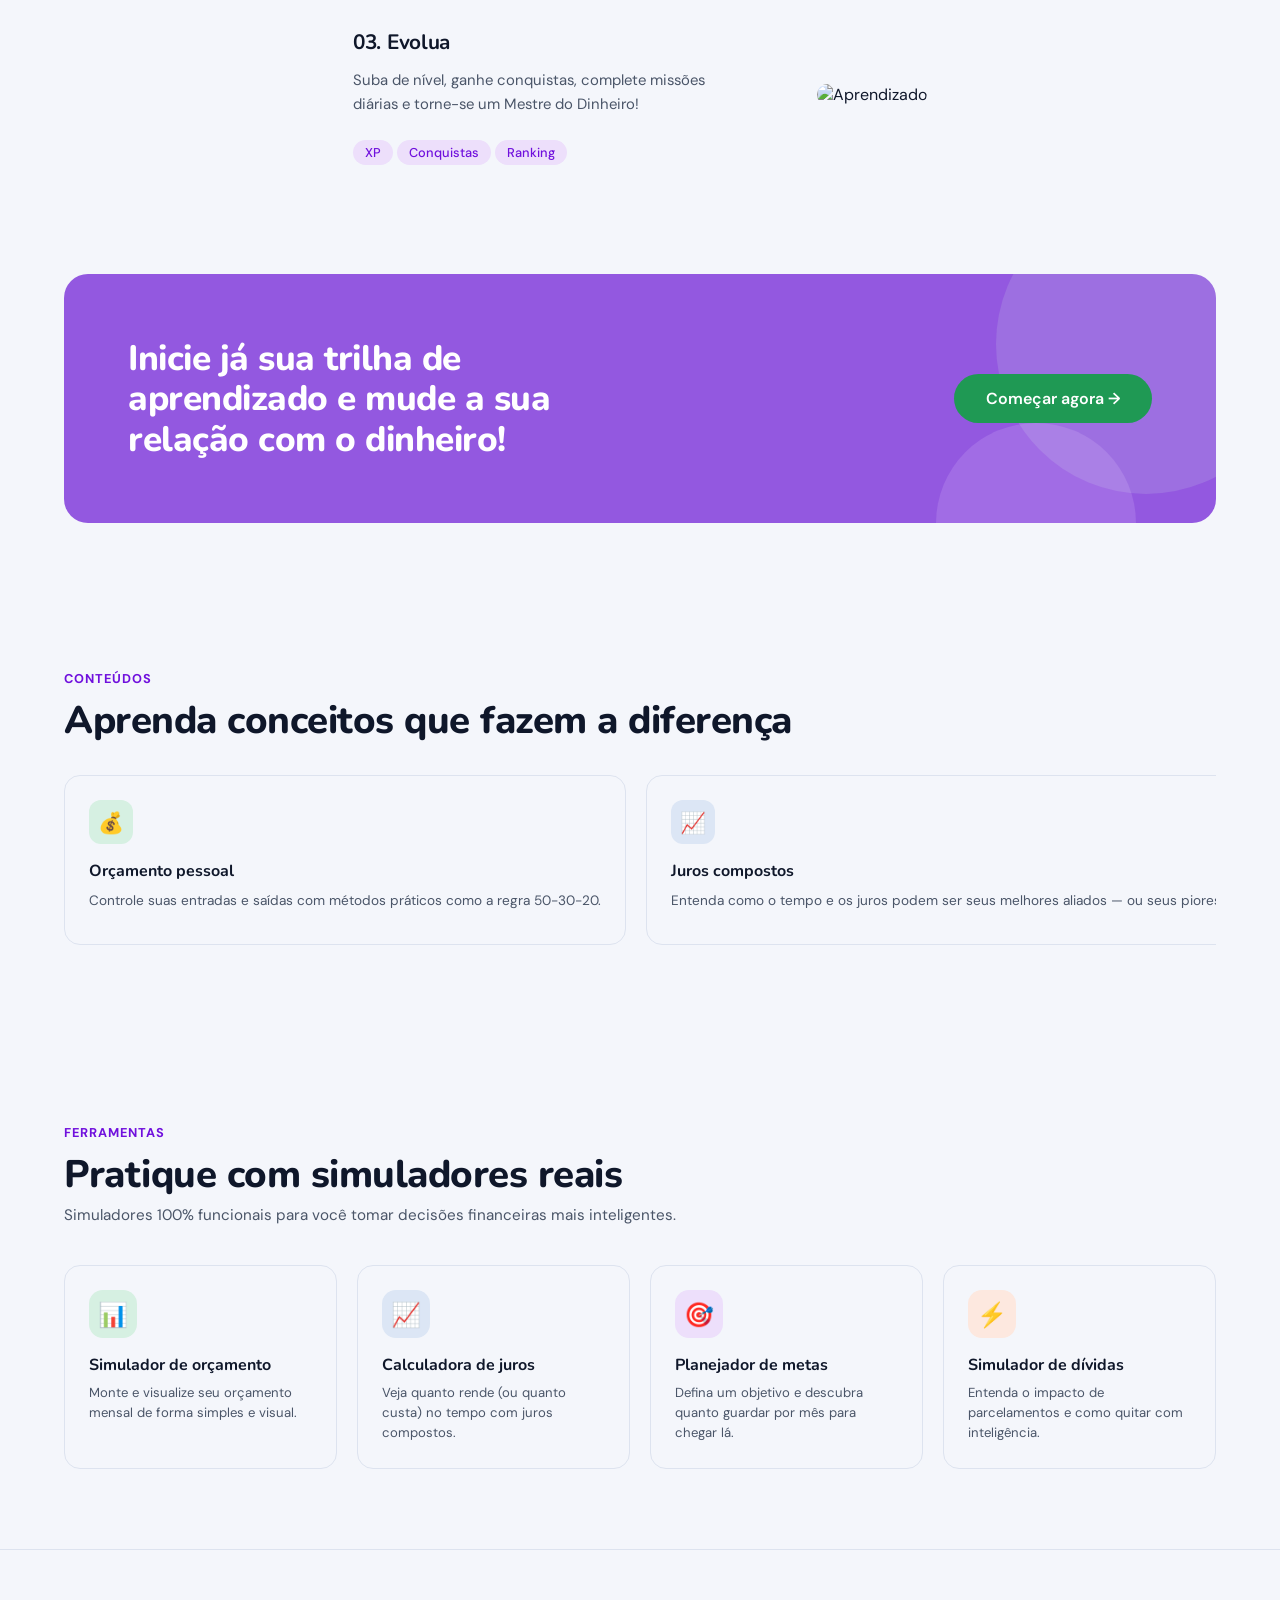
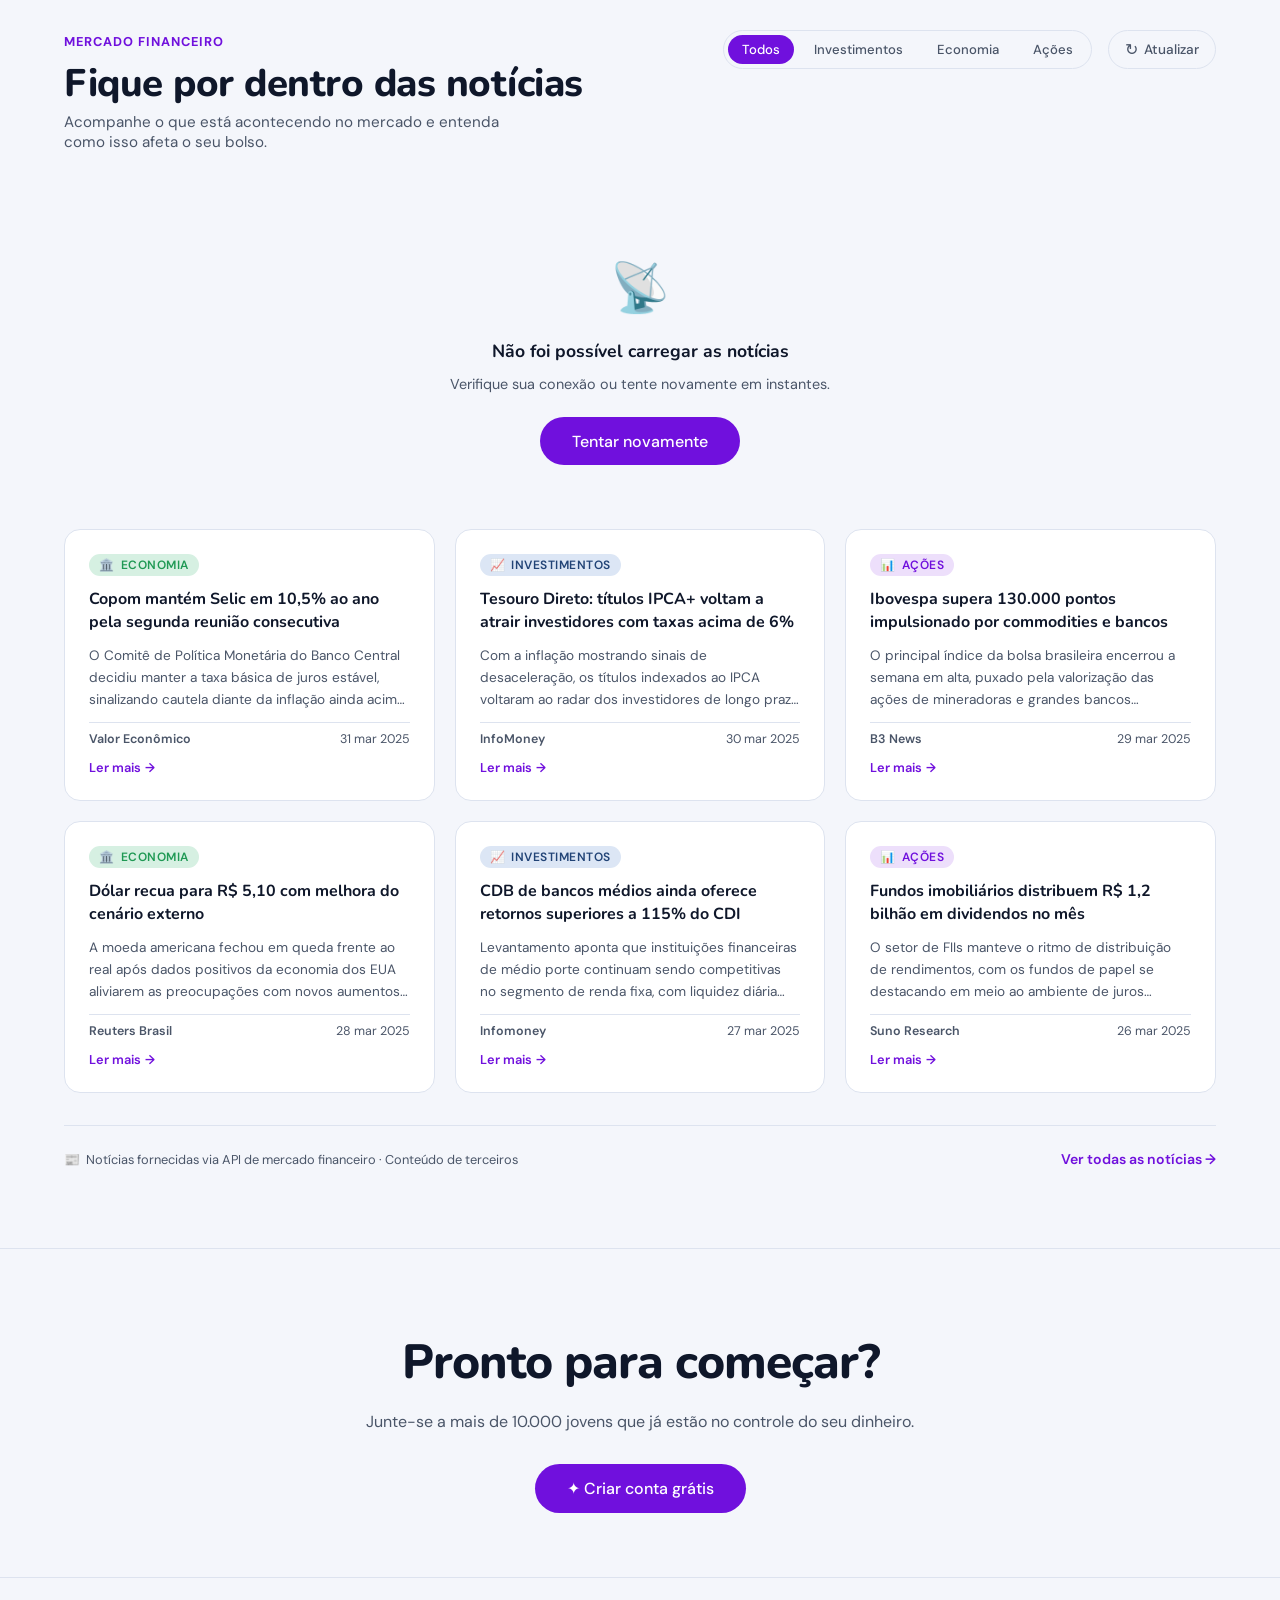
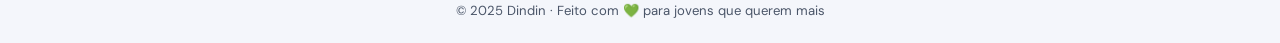
==== commit 51cedb0f: "Calculadora de horas Implementação da calculadora de quanto vale em horas" ====
--- a/index.html
+++ b/index.html
@@ -19,7 +19,7 @@
         <ul>
           <li><a href="#inicio">Início</a></li>
           <li><a href="#sobre">Sobre</a></li>
-          <li><a href="#conteudos">Conteúdos</a></li>
+          <li><a href="pages/calculadoras.html">Calculadoras</a></li>
           <li><a href="#noticias">Notícias</a></li>
           <li><a href="#contatos">Contatos</a></li>
           <li><a href="#comeceagora" class="nav-cta">Comece agora</a></li>
--- a/style.css
+++ b/style.css
@@ -23,6 +23,7 @@
   --purple-light: #241a45;
 
   --violet: #9d4dff;
+  --violet-mid: #9358e0;
   --violet-dark: #7b2fe0;
   --violet-light: #2a1745;
 
@@ -251,6 +252,11 @@
   z-index: 0;
 }
 
+[data-theme="light"] .hero::before {
+  background: radial-gradient(circle, var(--violet) 0%, transparent 60%);
+}
+
+
 .hero-content {
   position: relative;
   z-index: 1;
@@ -335,6 +341,13 @@
   flex-wrap: wrap;
 }
 
+.hero-image-cta {
+  width: 100%;
+  max-width: 650px;
+  border-radius: 16px;
+  object-fit: cover;
+}
+
 /* ============================================================
    BUTTONS
    ============================================================ */
@@ -588,6 +601,11 @@
   font-weight: 500;
 }
 
+[data-theme="light"] .tag {
+  background: var(--violet-light);
+  color: var(--violet);
+}
+
 .step-img {
   object-fit: cover;
   border-radius: 12px;
@@ -610,6 +628,14 @@
   flex-wrap: wrap;
   position: relative;
   overflow: hidden;
+}
+
+[data-theme="light"] .cta-banner {
+  background: var(--violet-mid);
+}
+
+[data-theme="light"] .cta-banner h3{
+ color: var(--white);
 }
 
 .cta-banner::before {
@@ -676,6 +702,8 @@
 .concepts-section {
   padding: 5rem 5vw;
   background: var(--bg);
+  max-width: 100%;
+  width: 100vw
 }
 
 .concepts-section .section-title {
@@ -695,7 +723,8 @@
 }
 
 .tip-card {
-  min-width: 260px;
+  min-width: 200px;
+  max-width:
   background: var(--gray-50);
   border: 1.5px solid var(--gray-100);
   border-radius: 16px;
@@ -731,6 +760,26 @@
   font-size: 0.85rem;
   color: var(--text-muted);
   line-height: 1.6;
+  padding-bottom: 0.5rem;
+}
+
+.tag-visite-video{
+  background: var(--blue-light);
+  color: var(--blue);
+  border-radius: 100px;
+  padding: 4px 12px;
+  margin-top:2rem;
+  font-size: 0.8rem;
+  justify-content: center;
+}
+
+.tag-visite-video:hover{
+  background: var(--blue);
+  color: var(--white);
+}
+
+a{
+  text-decoration: none;
 }
 
 /* ============================================================
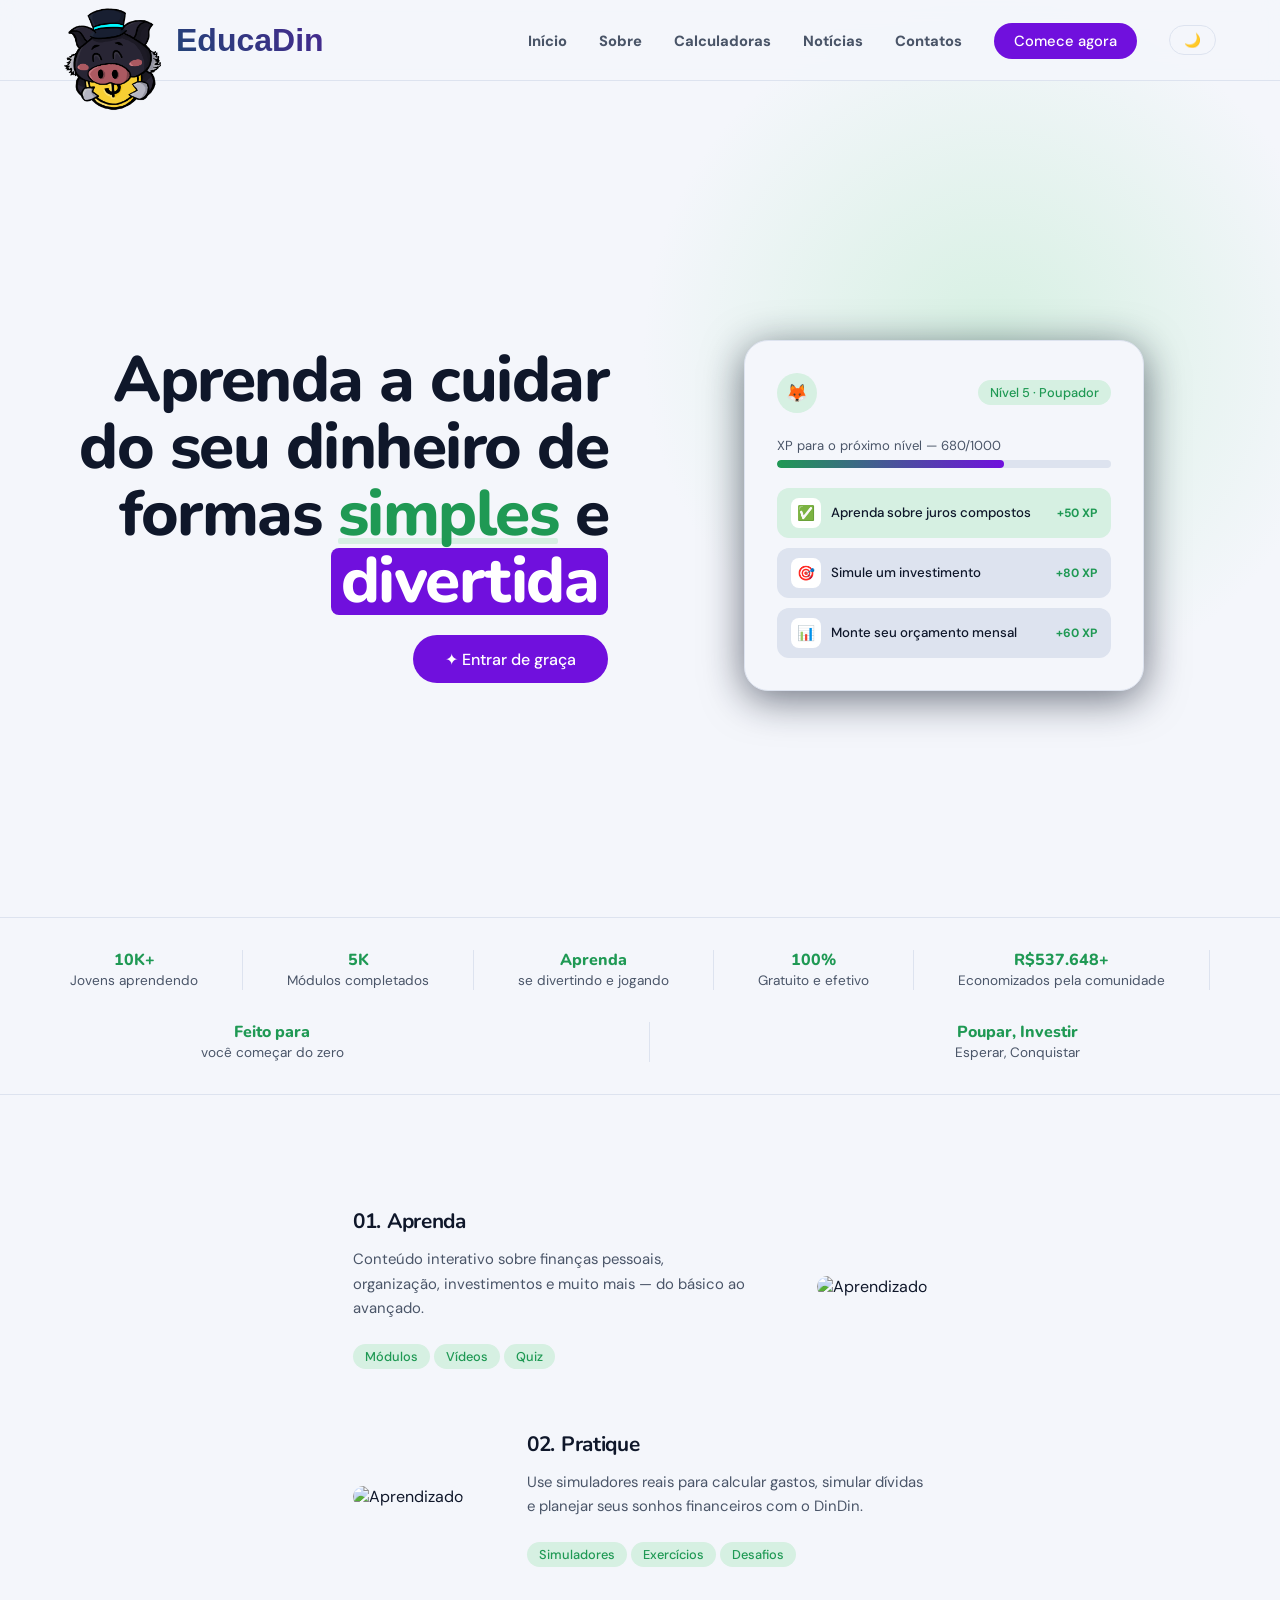
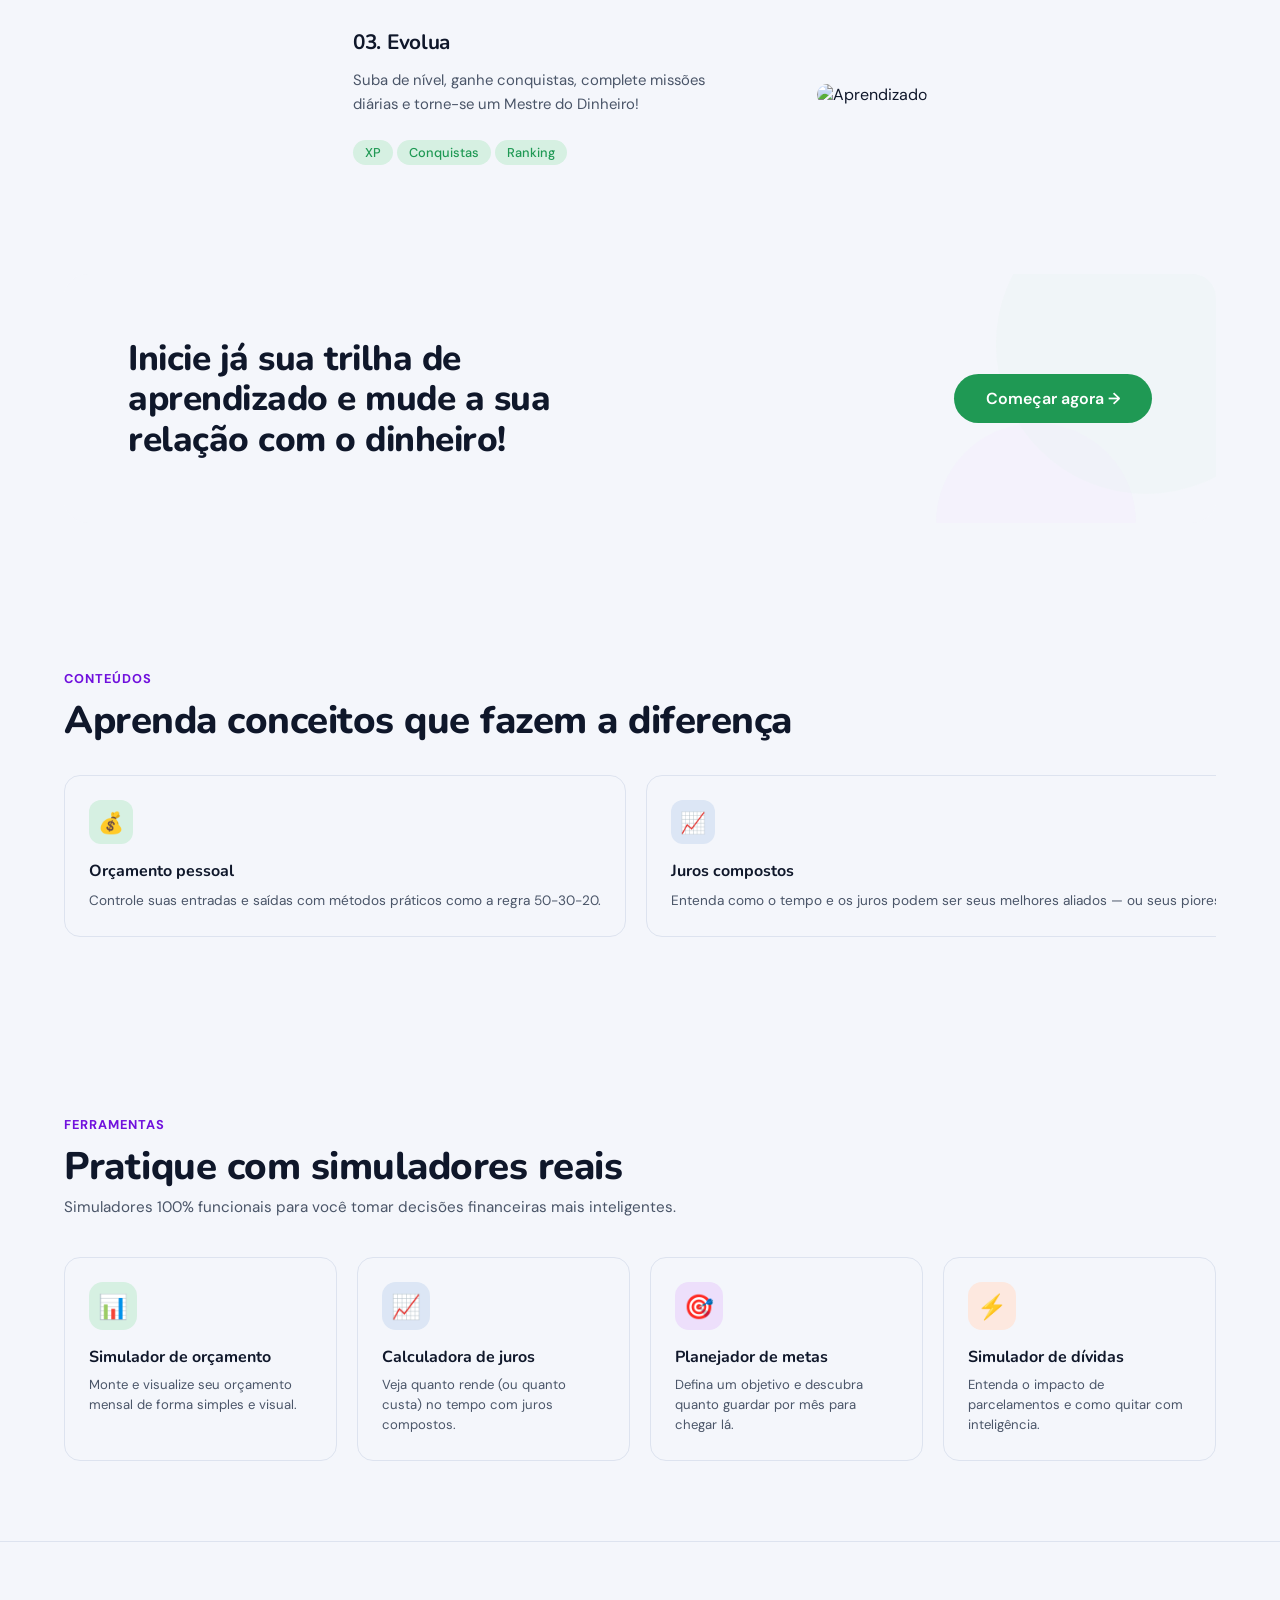
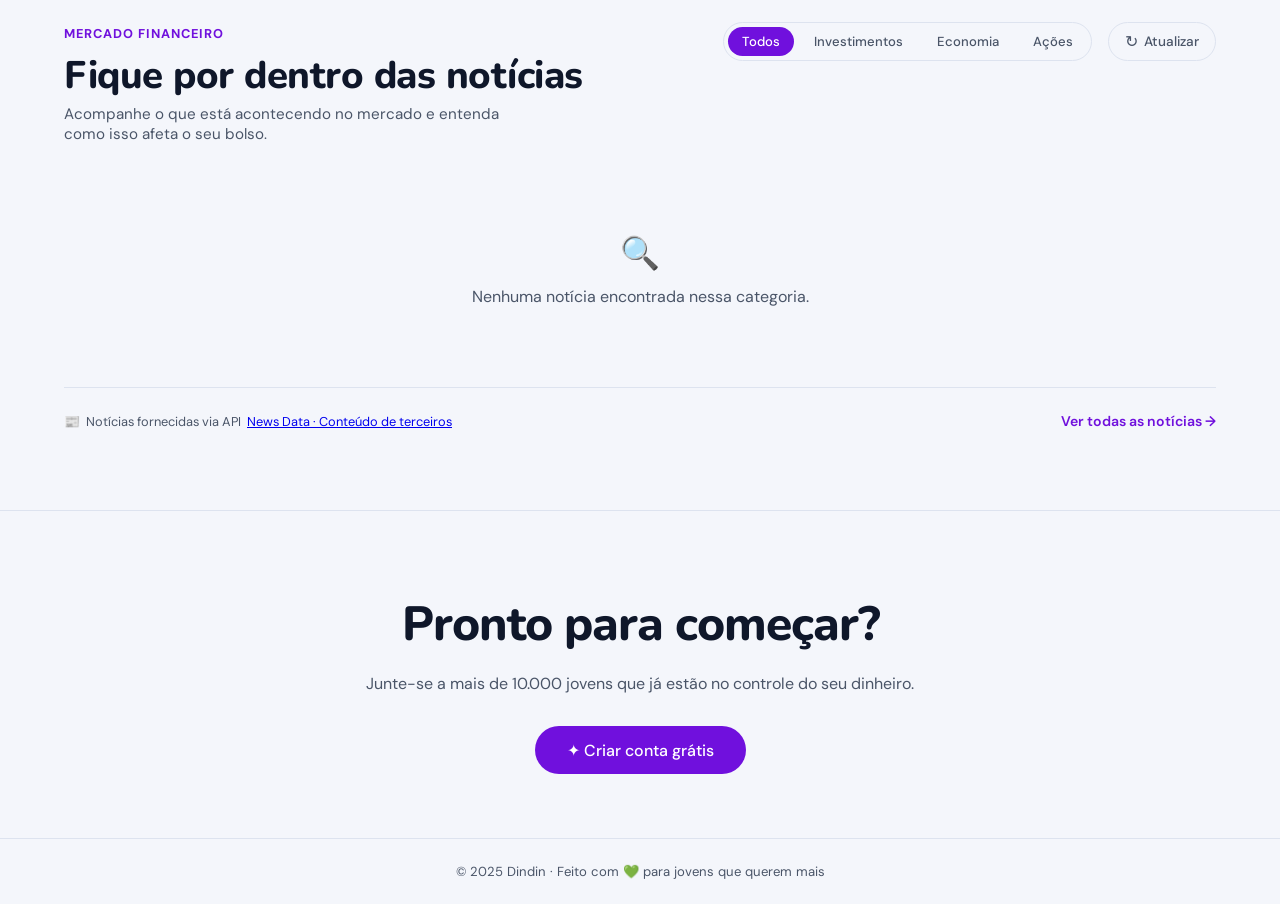
==== commit 3fadac64: "Api de noticias funcionando" ====
--- a/index.html
+++ b/index.html
@@ -285,12 +285,7 @@
       </div>
 
       <!-- Estado de erro -->
-      <div class="news-error" id="newsError" hidden>
-        <div class="news-error__icon">📡</div>
-        <p class="news-error__title">Não foi possível carregar as notícias</p>
-        <p class="news-error__desc">Verifique sua conexão ou tente novamente em instantes.</p>
-        <button class="btn-primary" id="newsRetryBtn">Tentar novamente</button>
-      </div>
+      <div class="news-error" id="newsError" hidden></div>
 
       <!-- Grid de notícias -->
       <div class="news-grid" id="newsGrid" hidden>
@@ -300,7 +295,7 @@
       <div class="news-footer">
         <p class="news-disclaimer">
           <span>📰</span>
-          Notícias fornecidas via API de mercado financeiro · Conteúdo de terceiros
+          Notícias fornecidas via API <a href="https://newsdata.io" target="_blank" rel="noopener noreferrer">News Data · Conteúdo de terceiros</a>
         </p>
         <a href="#" class="news-ver-mais">Ver todas as notícias →</a>
       </div>
--- a/style.css
+++ b/style.css
@@ -23,7 +23,6 @@
   --purple-light: #241a45;
 
   --violet: #9d4dff;
-  --violet-mid: #9358e0;
   --violet-dark: #7b2fe0;
   --violet-light: #2a1745;
 
@@ -252,11 +251,6 @@
   z-index: 0;
 }
 
-[data-theme="light"] .hero::before {
-  background: radial-gradient(circle, var(--violet) 0%, transparent 60%);
-}
-
-
 .hero-content {
   position: relative;
   z-index: 1;
@@ -339,13 +333,6 @@
   justify-content: end;
   gap: 1rem;
   flex-wrap: wrap;
-}
-
-.hero-image-cta {
-  width: 100%;
-  max-width: 650px;
-  border-radius: 16px;
-  object-fit: cover;
 }
 
 /* ============================================================
@@ -601,11 +588,6 @@
   font-weight: 500;
 }
 
-[data-theme="light"] .tag {
-  background: var(--violet-light);
-  color: var(--violet);
-}
-
 .step-img {
   object-fit: cover;
   border-radius: 12px;
@@ -628,14 +610,6 @@
   flex-wrap: wrap;
   position: relative;
   overflow: hidden;
-}
-
-[data-theme="light"] .cta-banner {
-  background: var(--violet-mid);
-}
-
-[data-theme="light"] .cta-banner h3{
- color: var(--white);
 }
 
 .cta-banner::before {
@@ -702,8 +676,6 @@
 .concepts-section {
   padding: 5rem 5vw;
   background: var(--bg);
-  max-width: 100%;
-  width: 100vw
 }
 
 .concepts-section .section-title {
@@ -723,8 +695,7 @@
 }
 
 .tip-card {
-  min-width: 200px;
-  max-width:
+  min-width: 260px;
   background: var(--gray-50);
   border: 1.5px solid var(--gray-100);
   border-radius: 16px;
@@ -760,26 +731,6 @@
   font-size: 0.85rem;
   color: var(--text-muted);
   line-height: 1.6;
-  padding-bottom: 0.5rem;
-}
-
-.tag-visite-video{
-  background: var(--blue-light);
-  color: var(--blue);
-  border-radius: 100px;
-  padding: 4px 12px;
-  margin-top:2rem;
-  font-size: 0.8rem;
-  justify-content: center;
-}
-
-.tag-visite-video:hover{
-  background: var(--blue);
-  color: var(--white);
-}
-
-a{
-  text-decoration: none;
 }
 
 /* ============================================================
@@ -939,6 +890,12 @@
   transition: transform 0.5s ease;
 }
 
+.news-refresh-btn.loading {
+  opacity: 0.55;
+  pointer-events: none;
+  cursor: not-allowed;
+}
+
 .news-refresh-btn.loading .news-refresh-icon {
   animation: spin 0.8s linear infinite;
 }
@@ -1107,7 +1064,7 @@
 /* ── ESTADO DE ERRO ── */
 .news-error {
   text-align: center;
-  padding: 4rem 2rem;
+  
   display: flex;
   flex-direction: column;
   align-items: center;
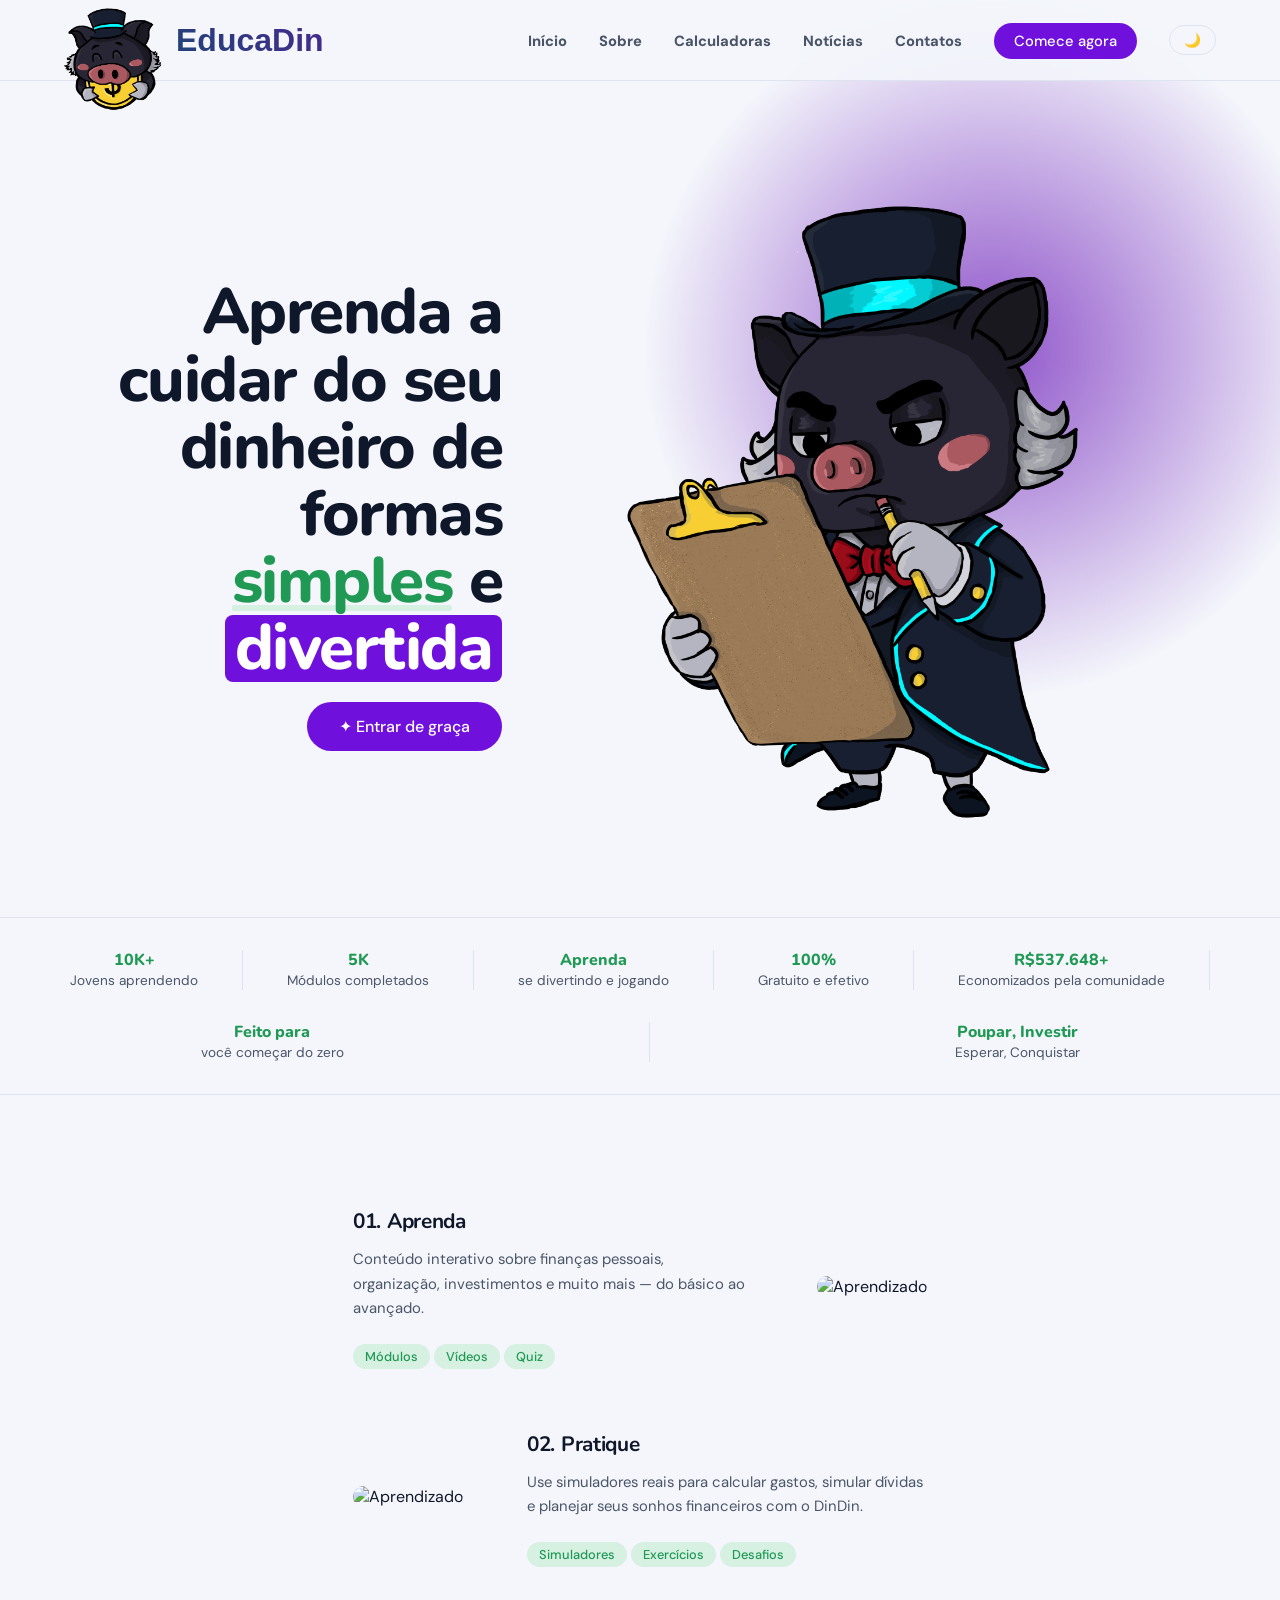
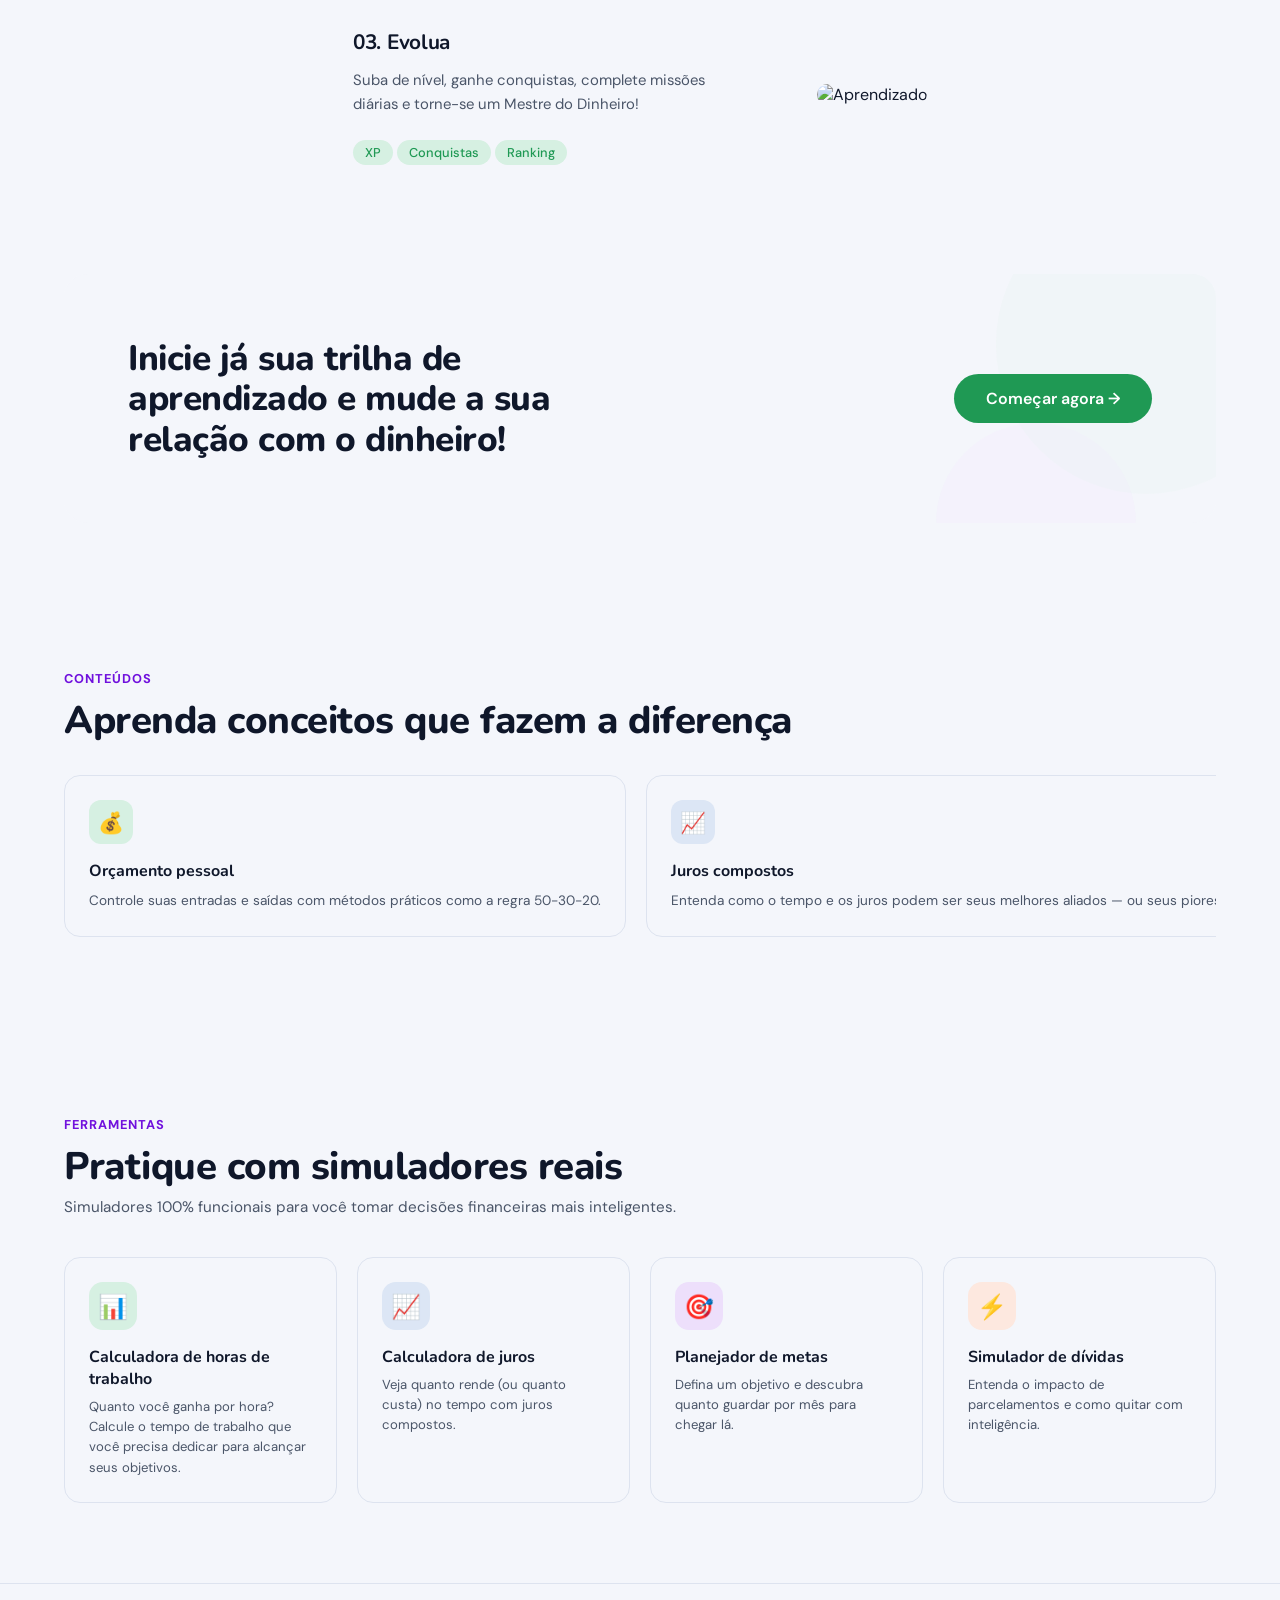
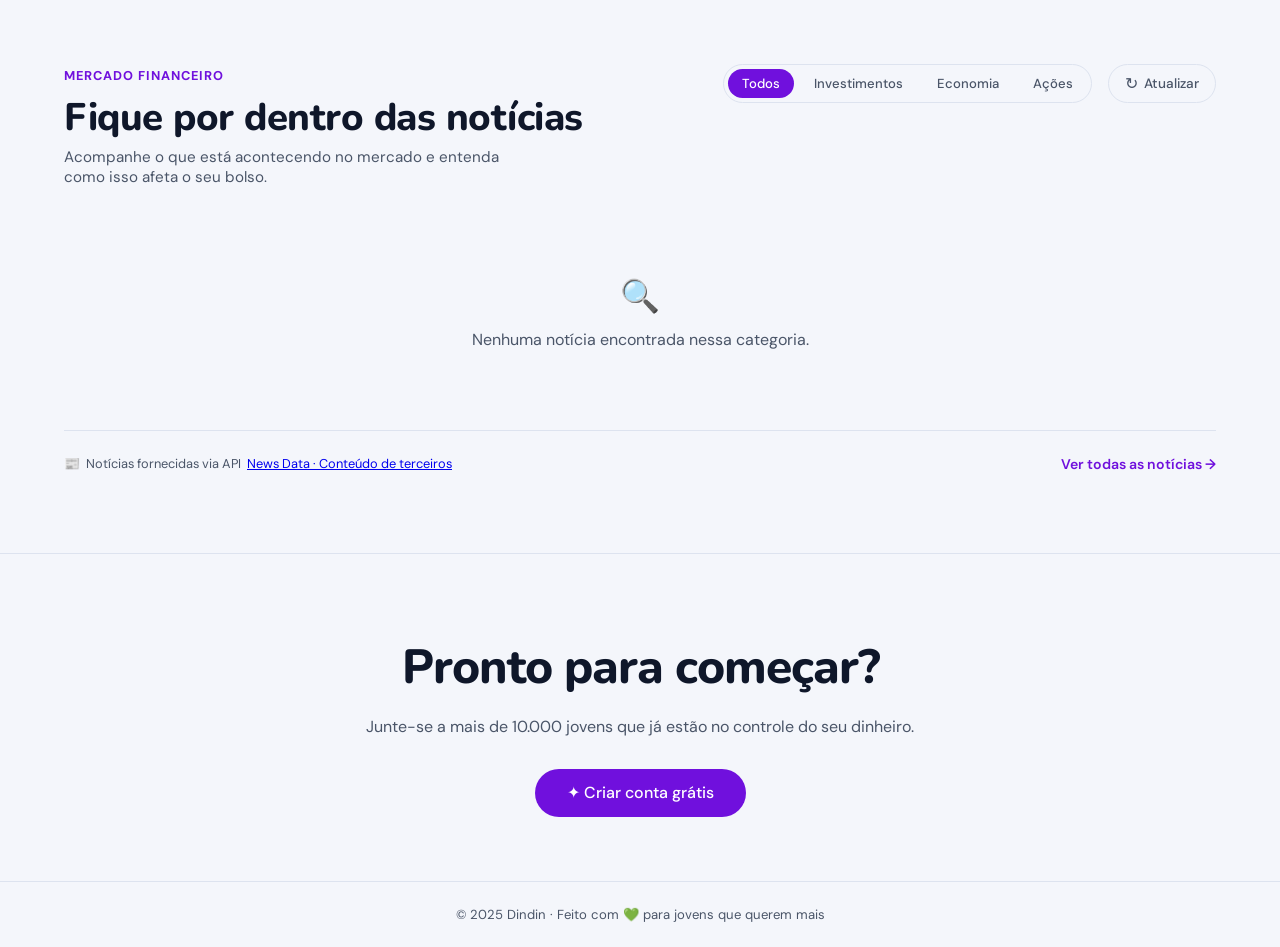
==== commit ff21cdc5: "mudanças visuais na hero home e na página da calc" ====
--- a/index.html
+++ b/index.html
@@ -12,7 +12,7 @@
     <header>
       <nav>
         <div class="nav-brand">
-            <img src="assets/Logo.png" alt="Dindin logo" class="nav-logo">
+            <img src="assets/images/Logo.png" alt="Dindin logo" class="nav-logo">
             <span class="nav-title">EducaDin</span>
         </div>
         
@@ -48,32 +48,9 @@
       </div>
 
       <div class="hero-image">
-        <div class="hero-card-mock">
-          <div class="mock-header">
-            <div class="mock-avatar">🦊</div>
-            <div class="mock-level">Nível 5 · Poupador</div>
-          </div>
-          <div class="mock-progress-label">XP para o próximo nível — 680/1000</div>
-          <div class="mock-bar"><div class="mock-bar-fill"></div></div>
-          <div class="mock-missions">
-            <div class="mock-mission done">
-              <div class="mock-mission-icon">✅</div>
-              <span class="mock-mission-text">Aprenda sobre juros compostos</span>
-              <span class="mock-mission-xp">+50 XP</span>
-            </div>
-            <div class="mock-mission">
-              <div class="mock-mission-icon">🎯</div>
-              <span class="mock-mission-text">Simule um investimento</span>
-              <span class="mock-mission-xp">+80 XP</span>
-            </div>
-            <div class="mock-mission">
-              <div class="mock-mission-icon">📊</div>
-              <span class="mock-mission-text">Monte seu orçamento mensal</span>
-              <span class="mock-mission-xp">+60 XP</span>
-            </div>
-          </div>
-        </div>
-      </div>
+        <img src="assets/images/Dindin-prancheta.png" width="650px" class="img-dindin" />
+      </div>
+        
     </section>
 
     <!-- STATS -->
@@ -209,10 +186,10 @@
       <h2 class="section-title">Pratique com simuladores reais</h2>
       <small>Simuladores 100% funcionais para você tomar decisões financeiras mais inteligentes.</small>
       <div class="sim-grid">
-        <a href="#" class="sim-card">
+        <a href="pages/calculadoras.html" class="sim-card">
           <div class="sim-icon sim-icon--green">📊</div>
-          <h3>Simulador de orçamento</h3>
-          <p>Monte e visualize seu orçamento mensal de forma simples e visual.</p>
+          <h3>Calculadora de horas de trabalho</h3>
+          <p>Quanto você ganha por hora? Calcule o tempo de trabalho que você precisa dedicar para alcançar seus objetivos.</p>
         </a>
         <a href="#" class="sim-card">
           <div class="sim-icon sim-icon--blue">📈</div>
--- a/style.css
+++ b/style.css
@@ -67,6 +67,7 @@
   --violet: #7010dd;
   --violet-dark: #5a0ab2;
   --violet-light: #eddffb;
+  --violet-mid: #8f54ca;
 
   --orange: #f56128;
   --orange-light: #fde8df;
@@ -249,6 +250,10 @@
   background: radial-gradient(circle, var(--green-light) 0%, transparent 70%);
   border-radius: 50%;
   z-index: 0;
+}
+
+[data-theme="light"] .hero::before {
+   background: radial-gradient(circle, var(--violet-mid) 0%, transparent 70%);
 }
 
 .hero-content {
@@ -908,7 +913,7 @@
 /* Grid de cards */
 .news-grid {
   display: grid;
-  grid-template-columns: repeat(auto-fill, minmax(300px, 1fr));
+  grid-template-columns: repeat(auto-fill, minmax(700px, 1fr));
   gap: 1.25rem;
 }
 
@@ -1197,10 +1202,6 @@
     gap: 2.5rem;
   }
 
-  .hero-image {
-    order: -1;
-  }
-
   .hero-card-mock {
     max-width: 100%;
   }
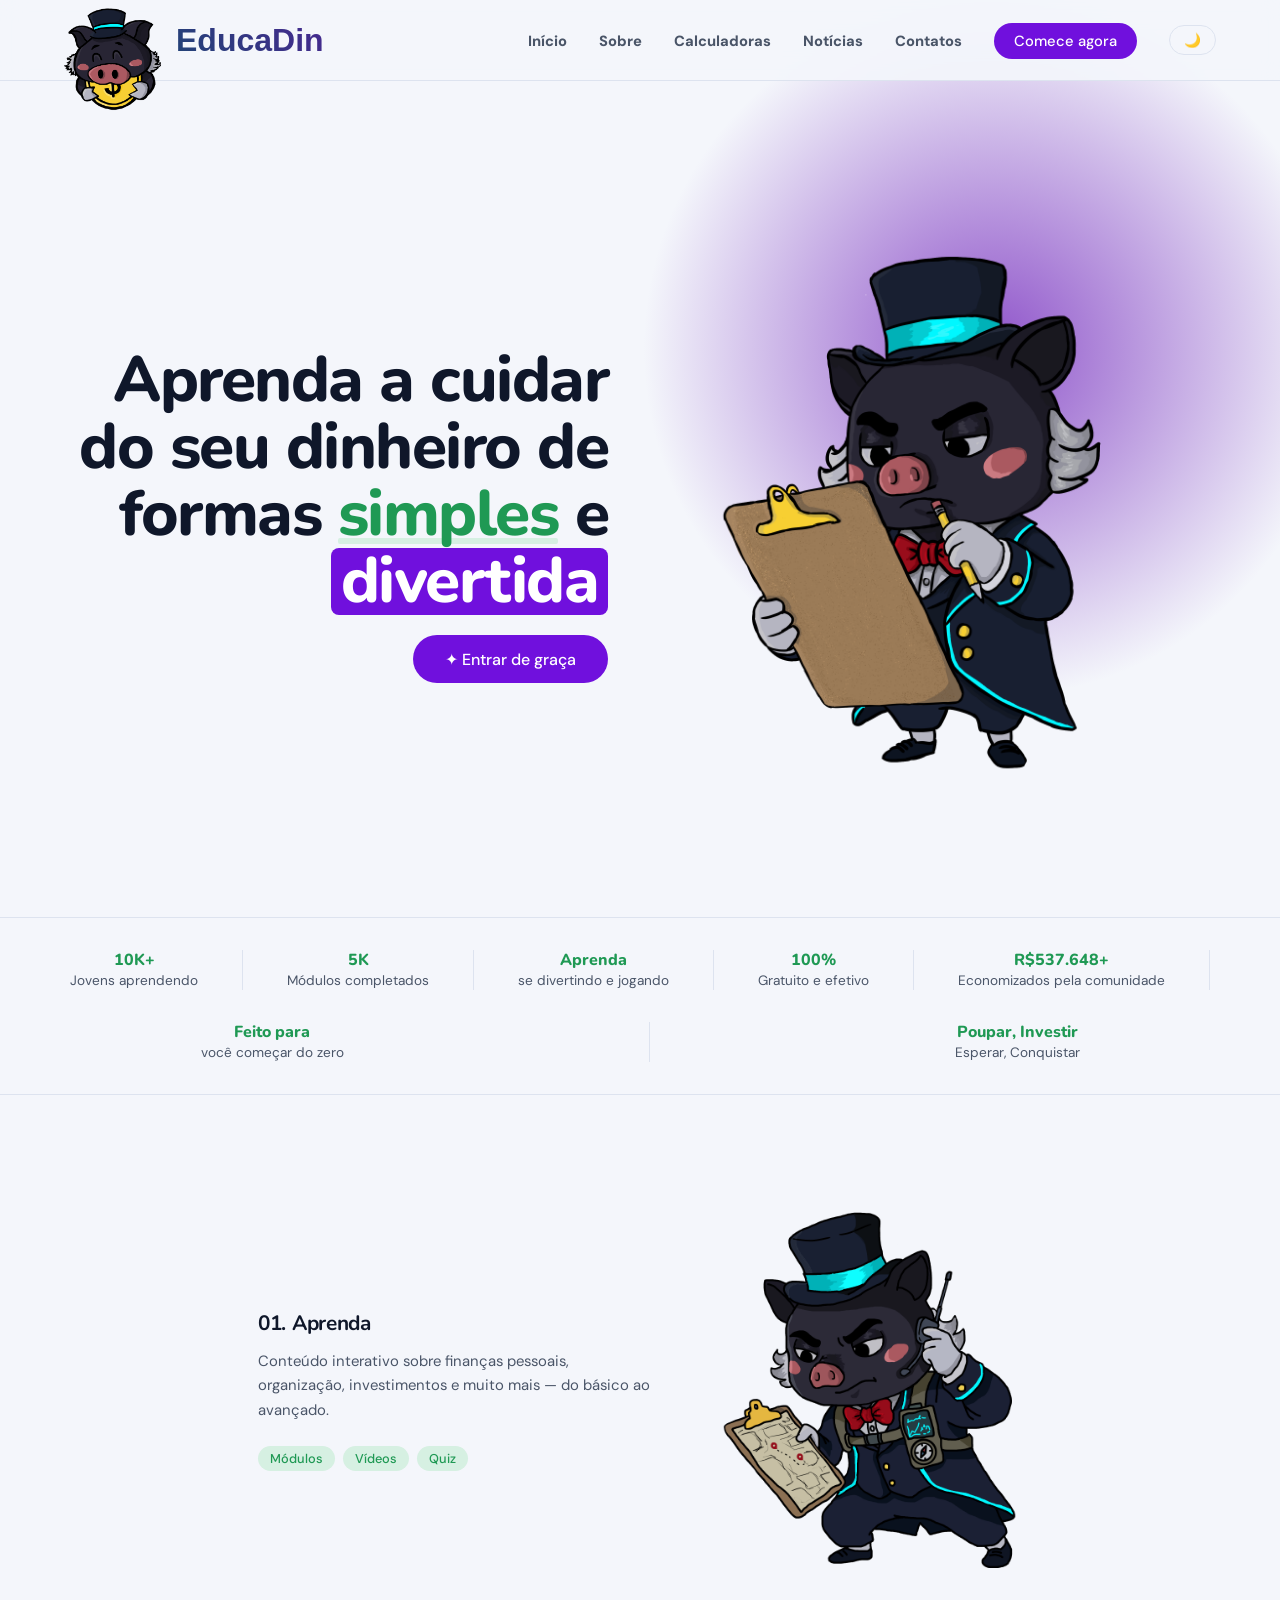
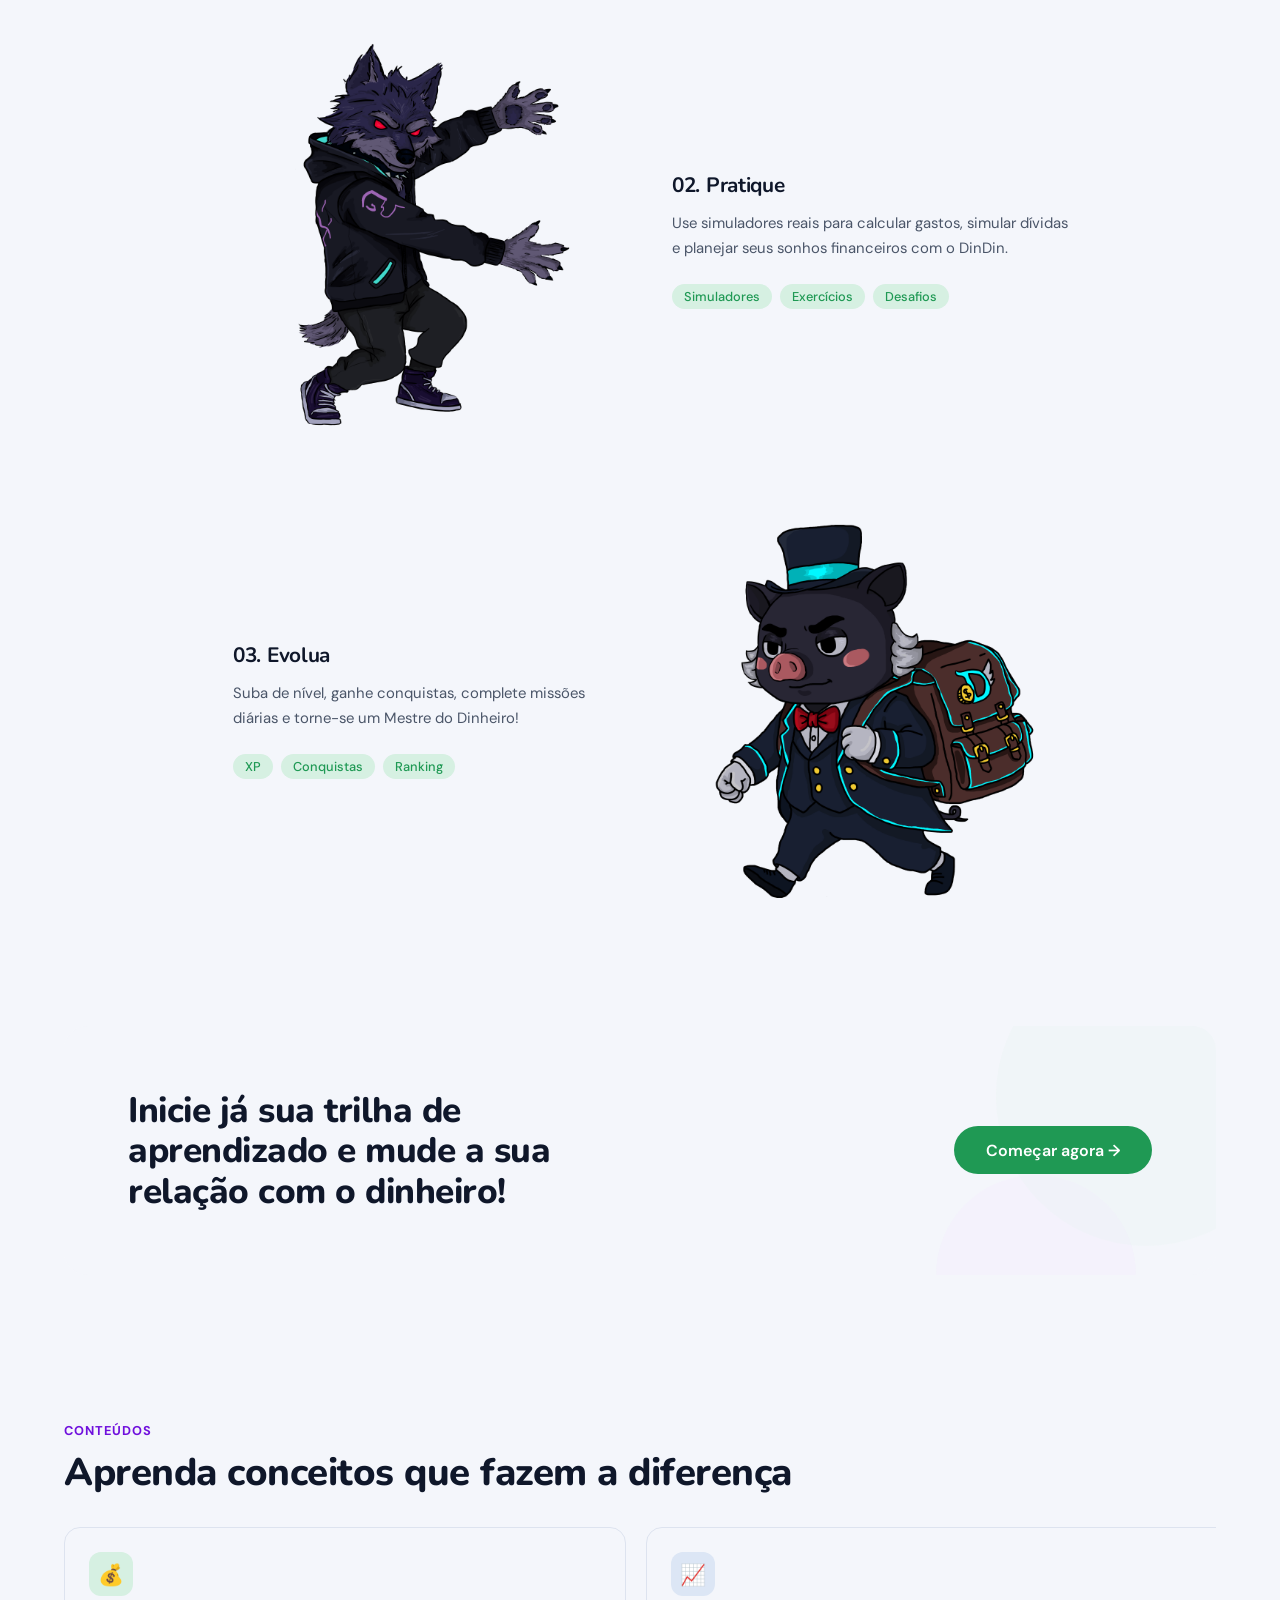
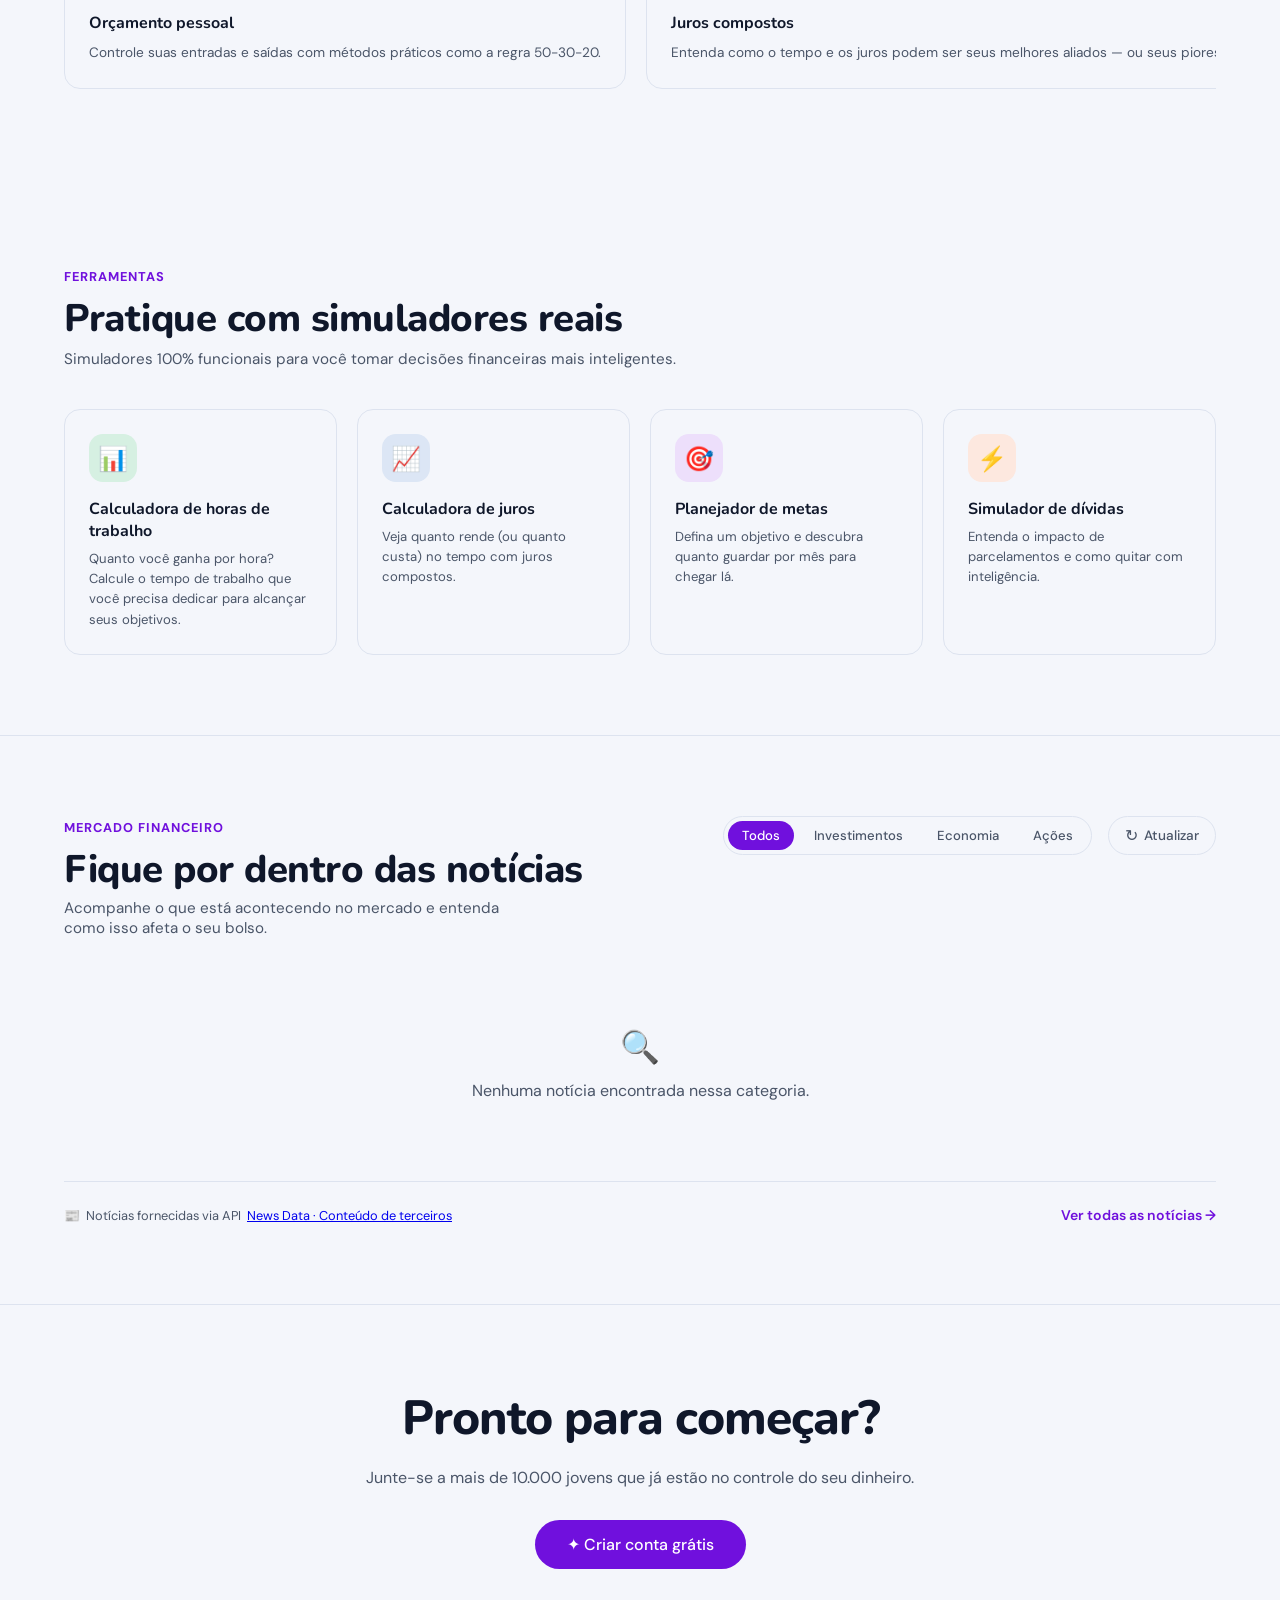
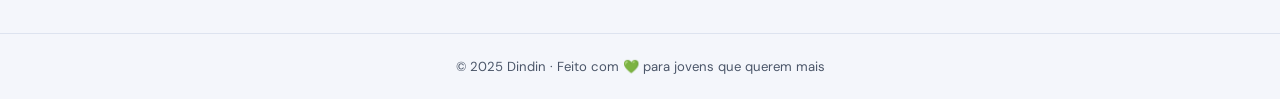
==== commit da21bce4: "versão final para apresentação" ====
--- a/index.html
+++ b/index.html
@@ -48,7 +48,7 @@
       </div>
 
       <div class="hero-image">
-        <img src="assets/images/Dindin-prancheta.png" width="650px" class="img-dindin" />
+        <img src="assets/images/Dindin-prancheta.png" width="650" height="auto" class="img-dindin" alt="Personagem Dindin com prancheta" loading="eager" style="max-width:100%;height:auto;" />
       </div>
         
     </section>
@@ -99,25 +99,25 @@
         <div class="step-content">
           <h2 class="step-title">01. Aprenda</h2>
           <p class="step-text">Conteúdo interativo sobre finanças pessoais, organização, investimentos e muito mais — do básico ao avançado.</p>
-          <div class="tags">
+          <div class="tags" style="display:flex;flex-wrap:wrap;gap:8px;margin-top:0.5rem;">
             <span class="tag">Módulos</span>
             <span class="tag">Vídeos</span>
             <span class="tag">Quiz</span>
           </div>
         </div>
         <div class="step-img">
-          <img src="https://picsum.photos/id/400/400/200" alt="Aprendizado" />
+          <img src="assets/images/dindin_em_missao.png" width="300" height="auto" alt="Dindin em missão de aprendizado" loading="lazy" style="max-width:100%;height:auto;" />
         </div>
       </div>
 
       <div class="step-container step">
         <div class="step-img">
-          <img src="https://picsum.photos/id/400/400/200" alt="Aprendizado" />
+          <img src="assets/images/lobo.png" width="400" height="auto" alt="Personagem lobo praticando finanças" loading="lazy" style="max-width:100%;height:auto;" />
         </div>
         <div class="step-content">
           <h2 class="step-title">02. Pratique</h2>
           <p class="step-text">Use simuladores reais para calcular gastos, simular dívidas e planejar seus sonhos financeiros com o DinDin.</p>
-          <div class="tags">
+          <div class="tags" style="display:flex;flex-wrap:wrap;gap:8px;margin-top:0.5rem;">
             <span class="tag">Simuladores</span>
             <span class="tag">Exercícios</span>
             <span class="tag">Desafios</span>
@@ -129,14 +129,14 @@
         <div class="step-content">
           <h2 class="step-title">03. Evolua</h2>
           <p class="step-text">Suba de nível, ganhe conquistas, complete missões diárias e torne-se um Mestre do Dinheiro!</p>
-          <div class="tags">
+          <div class="tags" style="display:flex;flex-wrap:wrap;gap:8px;margin-top:0.5rem;">
             <span class="tag">XP</span>
             <span class="tag">Conquistas</span>
             <span class="tag">Ranking</span>
           </div>
         </div>
         <div class="step-img">
-          <img src="https://picsum.photos/id/400/400/200" alt="Aprendizado" />
+          <img src="assets/images/dindin_andando.png" width="350" height="auto" alt="Dindin evoluindo e conquistando metas" loading="lazy" style="max-width:100%;height:auto;" />
         </div>
       </div>
     </section>
--- a/style.css
+++ b/style.css
@@ -557,6 +557,7 @@
   gap: 4rem;
   align-items: center;
   justify-content: center;
+  flex-wrap: wrap;
 }
 
 .step {
@@ -597,7 +598,7 @@
   object-fit: cover;
   border-radius: 12px;
   overflow: hidden;
-  background: var(--gray-50);
+  
 }
 
 /* ============================================================
@@ -913,7 +914,7 @@
 /* Grid de cards */
 .news-grid {
   display: grid;
-  grid-template-columns: repeat(auto-fill, minmax(700px, 1fr));
+  grid-template-columns: repeat(auto-fill, minmax(min(700px, 100%), 1fr));
   gap: 1.25rem;
 }
 
@@ -1202,6 +1203,18 @@
     gap: 2.5rem;
   }
 
+  .hero h1 {
+    text-align: left;
+  }
+
+  .hero-actions {
+    justify-content: flex-start;
+  }
+
+  .hero p {
+    max-width: 100%;
+  }
+
   .hero-card-mock {
     max-width: 100%;
   }
@@ -1216,6 +1229,10 @@
 
   nav ul {
     gap: 1rem;
+  }
+
+  .nav-title {
+    display: none;
   }
 
   .news-header {
@@ -1245,4 +1262,43 @@
   .news-skeleton-grid {
     grid-template-columns: 1fr;
   }
+}
+
+@media (max-width: 480px) {
+  .hero {
+    padding: 3rem 5vw 3rem;
+  }
+
+  .hero h1 {
+    letter-spacing: -1px;
+  }
+
+  .cta-banner {
+    padding: 1.75rem;
+    margin: 0 4vw 3rem;
+  }
+
+  .cta-banner h3 {
+    max-width: 100%;
+  }
+
+  .cta-banner .btn-white {
+    width: 100%;
+    text-align: center;
+    justify-content: center;
+  }
+
+  .stats-inner {
+    display: grid;
+    grid-template-columns: 1fr 1fr;
+    gap: 1.25rem;
+  }
+
+  .step-container {
+    gap: 2rem;
+  }
+
+  .step {
+    padding: 1rem;
+  }
 }
